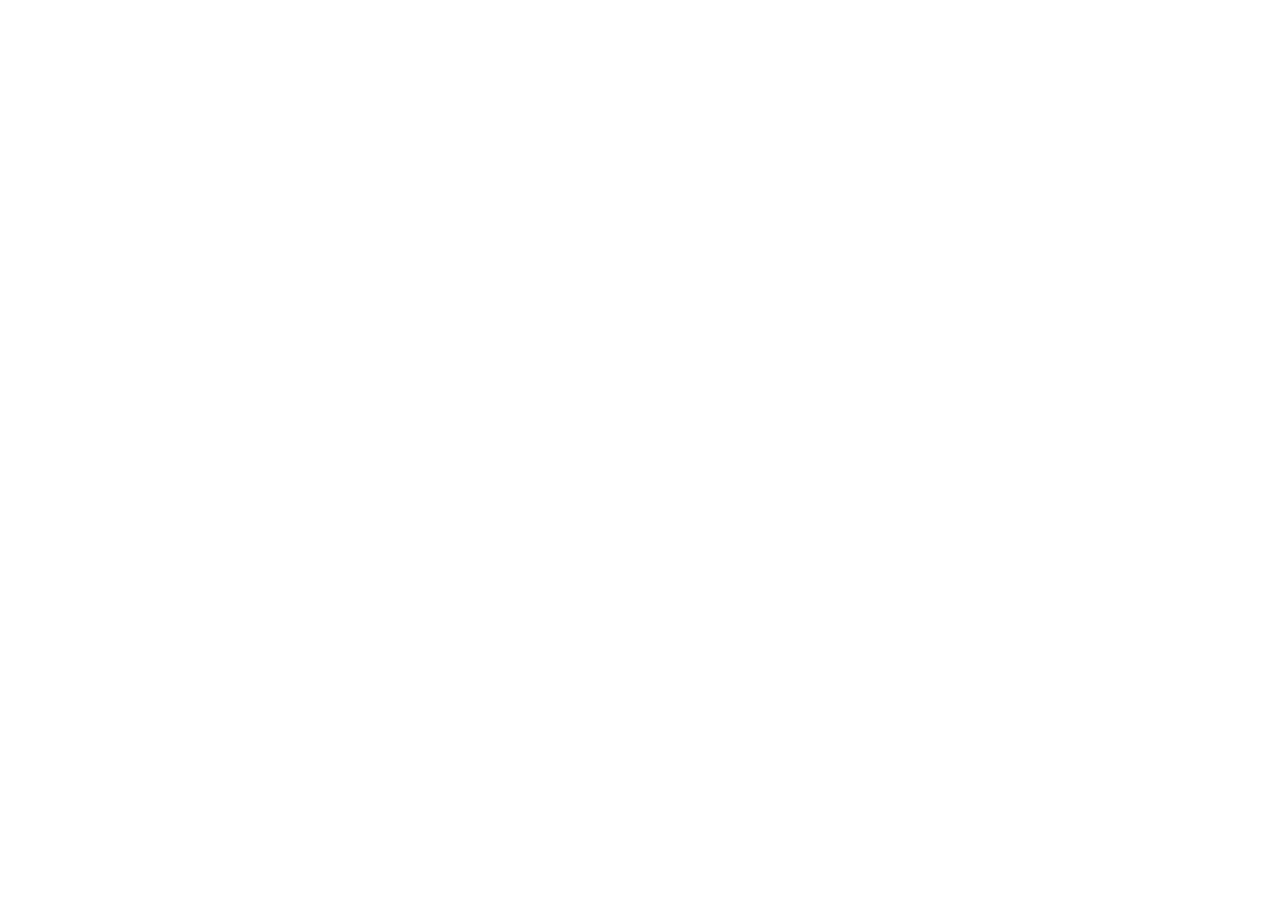
==== download/index.html @ 17d0fef8 "update site" ====
<!DOCTYPE html>
<html lang="ar" dir="rtl">
<head>
  <meta charset="UTF-8">
  <meta name="viewport" content="width=device-width, initial-scale=1.0">
  <title>تحميل أحدث إصدار | Tik Games — Download Latest Release</title>
  <link rel="canonical" href="https://tikgames.site/download">
  <meta name="description" content="تحميل أحدث إصدار رسمي من تطبيق Tik Games للكمبيوتر (Windows) لألعاب بث تيك توك لايف التفاعلية.">
  <meta name="robots" content="index, follow">
  <meta name="theme-color" content="#080a13">

  <!-- Open Graph -->
  <meta property="og:type" content="website">
  <meta property="og:url" content="https://tikgames.site/download">
  <meta property="og:site_name" content="Tik Games">
  <meta property="og:title" content="تحميل أحدث إصدار | Tik Games">
  <meta property="og:description" content="رابط التحميل المباشر لأحدث إصدار من تطبيق Tik Games لألعاب بث تيك توك لايف التفاعلية.">
  <meta property="og:image" content="https://tikgames.site/assets/logo_box.png">

  <!-- Favicon & App Icons (Official Dark Background with Royal Blue Border) -->
  <link rel="icon" type="image/svg+xml" href="../assets/logo_box.svg">
  <link rel="icon" type="image/png" sizes="192x192" href="../assets/logo_box_192.png">
  <link rel="icon" type="image/png" sizes="96x96" href="../assets/logo_box_96.png">
  <link rel="icon" type="image/png" sizes="48x48" href="../assets/logo_box_48.png">
  <link rel="apple-touch-icon" sizes="180x180" href="../assets/logo_box_180.png">
  <link rel="shortcut icon" href="../favicon.ico">

  <!-- Fonts (Apple Aesthetic: Cairo & Inter) -->
  <link rel="preconnect" href="https://fonts.googleapis.com">
  <link rel="preconnect" href="https://fonts.gstatic.com" crossorigin>
  <link href="https://fonts.googleapis.com/css2?family=Cairo:wght@400;500;600;700;800;900&family=Inter:wght@400;500;600;700;800;900&family=JetBrains+Mono:wght@500;700&display=swap" rel="stylesheet">

  <!-- Apple Frosted Glass Stylesheet -->
  <link rel="stylesheet" href="../styles.css">
</head>
<body>

  <!-- Interactive Dot Grid Canvas (Exact same background as main site) -->
  <canvas id="dotGridCanvas" class="dot-grid-canvas"></canvas>

  <!-- ========================================================================
       APPLE GLASS NAVIGATION BAR (IDENTICAL TO MAIN SITE)
       ======================================================================== -->
  <header class="site-header">
    <div class="nav-container">
      <a href="../" class="brand-wrapper">
        <img src="../assets/logo_mark.svg" alt="Tik Games" class="brand-logo-img">
        <span class="brand-title">Tik Games</span>
      </a>

      <!-- Desktop Nav -->
      <nav>
        <ul class="nav-menu">
          <li><a href="../#features" class="nav-link" data-i18n="nav_features">المميزات</a></li>
          <li><a href="../#games" class="nav-link" data-i18n="nav_games">الألعاب</a></li>
          <li><a href="../#live-demo" class="nav-link" data-i18n="nav_demo">تجربة اللعبة</a></li>
          <li><a href="../#pricing" class="nav-link" data-i18n="nav_pricing">الاشتراكات</a></li>
          <li><a href="../#contact" class="nav-link" data-i18n="nav_contact">تواصل عبر واتساب</a></li>
        </ul>
      </nav>

      <!-- Action Tools -->
      <div class="header-actions">
        <button id="soundToggleBtn" class="icon-glass-btn sound-ambient-btn muted" title="صوت الخلفية الهادئ (تشغيل/إيقاف)">
          <div class="audio-bars-wrap">
            <span class="bar"></span>
            <span class="bar"></span>
            <span class="bar"></span>
          </div>
          <span class="sound-btn-text" id="soundBtnText" data-i18n="sound_btn_lbl">صوت هادئ</span>
        </button>

        <button id="langToggleBtn" class="icon-glass-btn lang-btn" title="تبديل اللغة / Switch Language">
          <svg class="lang-globe-icon" width="16" height="16" viewBox="0 0 24 24" fill="none" stroke="currentColor" stroke-width="2" stroke-linecap="round" stroke-linejoin="round">
            <circle cx="12" cy="12" r="10"></circle>
            <line x1="2" y1="12" x2="22" y2="12"></line>
            <path d="M12 2a15.3 15.3 0 0 1 4 10 15.3 15.3 0 0 1-4 10 15.3 15.3 0 0 1-4-10 15.3 15.3 0 0 1 4-10z"></path>
          </svg>
          <span id="langLabel">English</span>
        </button>

        <a href="https://wa.me/212617892238?text=%D9%85%D8%B1%D8%AD%D8%A8%D8%A7%D8%8C%20%D8%A7%D8%B1%D9%8A%D8%AF%20%D8%B7%D9%84%D8%A8%20%D9%86%D8%B3%D8%AE%D8%A9%20Beta%20%D9%85%D9%86%20%D8%AA%D8%B7%D8%A8%D9%8A%D9%82%20Tik%20Games" data-wa-key="wa_beta" target="_blank" class="btn-whatsapp-pill">
          <span data-i18n="nav_beta_short">طلب نسخة Beta</span>
        </a>
      </div>
    </div>
  </header>

  <!-- ========================================================================
       PROFESSIONAL RELEASE DOWNLOAD PORTAL
       ======================================================================== -->
  <main class="download-page-wrap">
    <div class="download-studio-frame">
      <!-- Top Window Header Bar -->
      <div class="glass-window-bar">
        <div class="mac-traffic-lights">
          <span class="traffic-light traffic-close"></span>
          <span class="traffic-light traffic-min"></span>
          <span class="traffic-light traffic-max"></span>
        </div>
        <div class="frame-brand-label">Tik Games — Official Release Installer</div>
        <div style="width: 50px;"></div>
      </div>

      <!-- Main Card Body -->
      <div class="download-studio-body">
        <div class="download-icon-halo">
          <img src="../assets/logo_box.svg" alt="Tik Games" class="download-app-icon">
        </div>

        <div class="download-status-pill">
          <span class="live-dot"></span>
          <span id="dlStatusPill">إصدار رسمي موثّق • Tik Games</span>
        </div>

        <h1 id="dlTitle" class="download-title">جاري تجهيز أحدث إصدار...</h1>
        <p id="dlSubtitle" class="download-subtitle">
          يتم الآن جلب رابط التحميل المباشر من الخوادم الرسمية.
        </p>

        <div id="dlSpinner" class="download-spinner"></div>

        <!-- 3-Tile Structured Stats -->
        <div class="download-stats-grid">
          <div class="download-stat-tile">
            <span class="download-stat-label" id="lblVer">الإصدار الحالي</span>
            <span class="download-stat-value" id="dlVersionPill">—</span>
          </div>
          <div class="download-stat-tile">
            <span class="download-stat-label" id="lblSize">حجم الملف</span>
            <span class="download-stat-value" id="dlSizePill">—</span>
          </div>
          <div class="download-stat-tile">
            <span class="download-stat-label" id="lblPlatform">النظام المدعوم</span>
            <span class="download-stat-value" id="dlPlatformVal">Windows 10/11</span>
          </div>
        </div>

        <!-- Monospace Filename Bar -->
        <div class="download-file-bar">
          <span class="download-file-name" id="dlFilePill">TikGames_Setup.exe</span>
          <span class="download-source-tag" id="dlSourceTag">Official Installer</span>
        </div>

        <!-- Primary & Secondary Action Buttons -->
        <div class="download-actions-row">
          <a id="dlDirectBtn" href="https://github.com/youssef-out/TikGames_site/releases/latest" class="btn-whatsapp-pill btn-hero-large">
            <svg width="20" height="20" viewBox="0 0 24 24" fill="none" stroke="currentColor" stroke-width="2.2">
              <path d="M21 15v4a2 2 0 0 1-2 2H5a2 2 0 0 1-2-2v-4"/>
              <polyline points="7 10 12 15 17 10"/>
              <line x1="12" y1="15" x2="12" y2="3"/>
            </svg>
            <span id="dlBtnLabel">اضغط هنا للتحميل المباشر</span>
          </a>

          <a href="../" id="dlBackBtn" class="btn-download-pill btn-hero-large">
            <svg width="18" height="18" viewBox="0 0 24 24" fill="none" stroke="currentColor" stroke-width="2.2">
              <path d="M3 9l9-7 9 7v11a2 2 0 0 1-2 2H5a2 2 0 0 1-2-2z"/>
              <polyline points="9 22 9 12 15 12 15 22"/>
            </svg>
            <span id="dlBackLabel">العودة إلى الرئيسية</span>
          </a>
        </div>
      </div>
    </div>

    <!-- Quick 3-Step Installation Strip -->
    <div class="download-steps-grid">
      <div class="download-step-card">
        <span class="download-step-num">01</span>
        <h3 class="download-step-title" id="step1Title">تشغيل المثبّت</h3>
        <p class="download-step-desc" id="step1Desc">افتح ملف التثبيت بعد اكتمال التحميل وسيتم إعداد البرنامج تلقائياً.</p>
      </div>
      <div class="download-step-card">
        <span class="download-step-num">02</span>
        <h3 class="download-step-title" id="step2Title">تفعيل الحساب</h3>
        <p class="download-step-desc" id="step2Desc">أدخل كود التفعيل الخاص بك أو تواصل معنا للحصول على ترخيص المؤثرين المجاني.</p>
      </div>
      <div class="download-step-card">
        <span class="download-step-num">03</span>
        <h3 class="download-step-title" id="step3Title">بدء البث التفاعلي</h3>
        <p class="download-step-desc" id="step3Desc">اكتب اسم حسابك (@username) وانطلق فوراً في بث تفاعلي مباشر مع الهدايا.</p>
      </div>
    </div>

    <!-- Dynamic Release Notes Card (shown when available) -->
    <div id="dlChangelogCard" class="download-changelog-card" style="display: none;">
      <div class="download-changelog-title">
        <svg width="16" height="16" viewBox="0 0 24 24" fill="none" stroke="#3b82f6" stroke-width="2.4">
          <polyline points="20 6 9 17 4 12"></polyline>
        </svg>
        <span id="dlChangelogTitle">ما الجديد في هذا الإصدار</span>
      </div>
      <ul id="dlChangelogList" class="download-changelog-list"></ul>
    </div>
  </main>

  <!-- ========================================================================
       APPLE MINIMALIST FOOTER (IDENTICAL TO MAIN SITE)
       ======================================================================== -->
  <footer class="site-footer">
    <div class="footer-content">
      <div class="footer-brand">
        <img src="../assets/logo_mark.svg" alt="Tik Games">
        <span>Tik Games</span>
      </div>

      <div>
        <span id="footerCopy">© 2026 Tik Games. جميع الحقوق محفوظة.</span>
      </div>

      <div>
        <a href="https://wa.me/212617892238" target="_blank" style="color: var(--accent-top); text-decoration: none; font-weight: 600;">
          <span data-i18n="footer_whatsapp">واتساب: +212617892238</span>
        </a>
      </div>
    </div>
  </footer>

  <!-- Main Site Interactive Engine (Dot Grid + Audio + Bilingual Switcher) -->
  <script src="../app.js"></script>

  <!-- Latest Release Resolver & Dynamic UI Controller -->
  <script>
    (function () {
      const REPO = 'youssef-out/TikGames_site';
      const API_URL = `https://api.github.com/repos/${REPO}/releases/latest`;
      const FALLBACK_PAGE = `https://github.com/${REPO}/releases/latest`;

      let currentState = 'loading'; // 'loading' | 'ready' | 'fallback'
      let resolvedUrl = FALLBACK_PAGE;
      let downloadTriggered = false;

      const i18nCopy = {
        ar: {
          statusPill: 'إصدار رسمي موثّق • Tik Games',
          loadingTitle: 'جاري تجهيز أحدث إصدار...',
          loadingSub: 'يتم الآن تجهيز رابط التحميل المباشر لنسختك الرسمية.',
          readyTitle: 'بدأ تحميل أحدث إصدار!',
          readySub: 'إذا لم يبدأ التحميل تلقائياً خلال ثوانٍ، اضغط على زر التحميل المباشر أدناه.',
          fallbackTitle: 'أحدث إصدار جاهز للتحميل',
          fallbackSub: 'اضغط على الزر أدناه لبدء تحميل أحدث إصدار.',
          sourceTag: 'مثبّت رسمي',
          lblVer: 'الإصدار الحالي',
          lblSize: 'حجم الملف',
          lblPlatform: 'النظام المدعوم',
          btnDirect: 'اضغط هنا للتحميل المباشر',
          btnBack: 'العودة إلى الرئيسية',
          step1Title: 'تشغيل المثبّت',
          step1Desc: 'افتح ملف التثبيت بعد اكتمال التحميل وسيتم إعداد البرنامج تلقائياً.',
          step2Title: 'تفعيل الحساب',
          step2Desc: 'أدخل كود التفعيل الخاص بك أو تواصل معنا للحصول على ترخيص المؤثرين المجاني.',
          step3Title: 'بدء البث التفاعلي',
          step3Desc: 'اكتب اسم حسابك (@username) وانطلق فوراً في بث تفاعلي مباشر مع الهدايا.',
          changelogTitle: 'ما الجديد في هذا الإصدار',
          footerCopy: '© 2026 Tik Games. جميع الحقوق محفوظة.'
        },
        en: {
          statusPill: 'Verified Official Release • Tik Games',
          loadingTitle: 'Fetching latest release...',
          loadingSub: 'Preparing your direct download for the newest official installer.',
          readyTitle: 'Your Download Has Started!',
          readySub: 'If your download does not start automatically within a few seconds, use the direct button below.',
          fallbackTitle: 'Latest Release Ready',
          fallbackSub: 'Click the button below to download the latest official installer.',
          sourceTag: 'Official Installer',
          lblVer: 'Latest Version',
          lblSize: 'File Size',
          lblPlatform: 'Platform',
          btnDirect: 'Download Installer Now',
          btnBack: 'Back to Home',
          step1Title: 'Run the Installer',
          step1Desc: 'Open the setup file once downloaded to install Tik Games in seconds.',
          step2Title: 'Activate License',
          step2Desc: 'Enter your license key or contact us for a free creator & influencer pass.',
          step3Title: 'Go Live & Play',
          step3Desc: 'Enter your TikTok @username and launch interactive gift-driven stream games.',
          changelogTitle: "What's New in This Release",
          footerCopy: '© 2026 Tik Games. All rights reserved.'
        }
      };

      function getLang() {
        return localStorage.getItem('tik_games_lang') === 'en' ? 'en' : 'ar';
      }

      function renderLanguageText() {
        const lang = getLang();
        const c = i18nCopy[lang];

        document.getElementById('dlStatusPill').textContent = c.statusPill;
        document.getElementById('dlSourceTag').textContent = c.sourceTag;
        document.getElementById('lblVer').textContent = c.lblVer;
        document.getElementById('lblSize').textContent = c.lblSize;
        document.getElementById('lblPlatform').textContent = c.lblPlatform;
        document.getElementById('dlBtnLabel').textContent = c.btnDirect;
        document.getElementById('dlBackLabel').textContent = c.btnBack;
        document.getElementById('step1Title').textContent = c.step1Title;
        document.getElementById('step1Desc').textContent = c.step1Desc;
        document.getElementById('step2Title').textContent = c.step2Title;
        document.getElementById('step2Desc').textContent = c.step2Desc;
        document.getElementById('step3Title').textContent = c.step3Title;
        document.getElementById('step3Desc').textContent = c.step3Desc;
        document.getElementById('dlChangelogTitle').textContent = c.changelogTitle;
        document.getElementById('footerCopy').textContent = c.footerCopy;

        const titleEl = document.getElementById('dlTitle');
        const subEl = document.getElementById('dlSubtitle');
        if (currentState === 'loading') {
          titleEl.textContent = c.loadingTitle;
          subEl.textContent = c.loadingSub;
        } else if (currentState === 'ready') {
          titleEl.textContent = c.readyTitle;
          subEl.textContent = c.readySub;
        } else {
          titleEl.textContent = c.fallbackTitle;
          subEl.textContent = c.fallbackSub;
        }
      }

      window.addEventListener('tikgames:langchange', renderLanguageText);
      renderLanguageText();

      function renderChangelog(items) {
        if (!Array.isArray(items) || items.length === 0) return;
        const card = document.getElementById('dlChangelogCard');
        const list = document.getElementById('dlChangelogList');
        list.innerHTML = '';
        items.forEach(line => {
          const clean = String(line).replace(/^[-*•]\s*/, '').trim();
          if (!clean) return;
          const li = document.createElement('li');
          li.textContent = clean;
          list.appendChild(li);
        });
        if (list.children.length > 0) {
          card.style.display = 'block';
        }
      }

      function applyRelease(url, version, fileName, sizeBytes, notes) {
        resolvedUrl = url;
        currentState = 'ready';
        document.getElementById('dlSpinner').classList.add('done');
        document.getElementById('dlDirectBtn').href = url;
        document.getElementById('dlVersionPill').textContent = version || 'Latest';
        document.getElementById('dlFilePill').textContent = fileName || 'TikGames_Setup.exe';
        document.getElementById('dlSizePill').textContent = sizeBytes
          ? `${(sizeBytes / (1024 * 1024)).toFixed(1)} MB`
          : 'Windows x64';

        renderLanguageText();
        if (notes) renderChangelog(notes);

        if (!downloadTriggered) {
          downloadTriggered = true;
          setTimeout(() => {
            window.location.href = url;
          }, 400);
        }
      }

      async function resolveLatest() {
        let changelogItems = null;

        // Also fetch version.json in background for localized/clean changelog notes
        const verPromise = fetch(`../version.json?t=${Date.now()}`, { cache: 'no-store' })
          .then(r => (r.ok ? r.json() : null))
          .catch(() => null);

        try {
          const [ghRes, verData] = await Promise.all([
            fetch(API_URL, {
              headers: { 'Accept': 'application/vnd.github+json' },
              cache: 'no-store'
            }).catch(() => null),
            verPromise
          ]);

          if (verData && Array.isArray(verData.changelog)) {
            changelogItems = verData.changelog;
          }

          if (ghRes && ghRes.ok) {
            const data = await ghRes.json();
            const assets = Array.isArray(data.assets) ? data.assets : [];
            const exeAsset =
              assets.find(a => /\.exe$/i.test(a.name)) ||
              assets.find(a => /\.(msi|zip)$/i.test(a.name)) ||
              assets[0];

            const notesFromBody = data.body
              ? data.body.split(/\r?\n/).filter(l => l.trim().length > 0)
              : null;

            if (exeAsset && exeAsset.browser_download_url) {
              applyRelease(
                exeAsset.browser_download_url,
                data.tag_name,
                exeAsset.name,
                exeAsset.size,
                notesFromBody && notesFromBody.length ? notesFromBody : changelogItems
              );
              return;
            }
          }

          if (verData && verData.download_url) {
            const ver = verData.latest_version || verData.version || '';
            const formattedVer = ver && !ver.startsWith('v') ? `v${ver}` : ver;
            const nameFromUrl = verData.download_url.split('/').pop();
            applyRelease(verData.download_url, formattedVer, nameFromUrl, null, changelogItems);
            return;
          }
        } catch (_) {}

        currentState = 'fallback';
        document.getElementById('dlSpinner').classList.add('done');
        document.getElementById('dlDirectBtn').href = FALLBACK_PAGE;
        renderLanguageText();
      }

      resolveLatest();
    })();
  </script>
</body>
</html>
---- styles.css ----
/* ==========================================================================
   TIK GAMES — APPLE FROSTED GLASS & BLUR STYLESHEET (NO GREEN, ZERO BORDER LOGO)
   Palette: Deep #07090e base, Electric & Royal Blue (#3b82f6, #5496ff, #2563eb),
   Pure White (#ffffff), Apple Frosted Glass. Strictly App-Native Colors.
   ========================================================================== */

:root {
  /* Typography */
  --font-arabic: 'Cairo', -apple-system, BlinkMacSystemFont, "Segoe UI", Roboto, sans-serif;
  --font-latin: 'Inter', -apple-system, BlinkMacSystemFont, "Segoe UI", Roboto, sans-serif;
  --font-mono: 'JetBrains Mono', monospace;

  /* App Native Colors (Identical to Tik Games desktop core) */
  --bg-base: #07090e;
  --bg-surface: rgba(14, 18, 28, 0.65);
  --bg-surface-elevated: rgba(20, 26, 40, 0.72);
  --bg-surface-hover: rgba(28, 36, 56, 0.85);

  /* Apple Frosted Glass */
  --glass-panel: linear-gradient(180deg, rgba(255, 255, 255, 0.065) 0%, rgba(255, 255, 255, 0.025) 100%);
  --glass-panel-hover: linear-gradient(180deg, rgba(255, 255, 255, 0.095) 0%, rgba(255, 255, 255, 0.038) 100%);
  --glass-blur: blur(28px) saturate(180%);
  --glass-blur-heavy: blur(40px) saturate(190%);

  /* Borders & Specular Apple Reflections */
  --border-glass: rgba(255, 255, 255, 0.09);
  --border-glass-strong: rgba(255, 255, 255, 0.16);
  --border-glass-subtle: rgba(255, 255, 255, 0.05);
  --specular-inset: inset 0 1px 0 rgba(255, 255, 255, 0.12);
  --specular-inset-strong: inset 0 1px 0 rgba(255, 255, 255, 0.22);

  /* Accents - Strictly Royal Blue & White Glass (NO LIGHT BLUE / NO CYAN) */
  --accent: #3b82f6;
  --accent-top: #5496ff;
  --accent-bottom: #2563eb;
  --accent-glow: rgba(59, 130, 246, 0.38);
  --accent-soft: rgba(59, 130, 246, 0.14);
  --accent-cyan: #3b82f6;
  --accent-cyan-glow: rgba(59, 130, 246, 0.4);

  /* Text System */
  --text-primary: #f4f7fb;
  --text-secondary: rgba(226, 232, 240, 0.72);
  --text-muted: rgba(148, 163, 184, 0.62);

  /* Radii */
  --radius-xs: 8px;
  --radius-sm: 12px;
  --radius-md: 18px;
  --radius-lg: 24px;
  --radius-xl: 32px;
  --radius-pill: 999px;

  /* Spring Curves */
  --ease-apple: cubic-bezier(0.16, 1, 0.3, 1);
}

/* Reset & Base */
*, *::before, *::after {
  box-sizing: border-box;
  margin: 0;
  padding: 0;
}

html {
  scroll-behavior: smooth;
  font-size: 15.5px;
  background-color: var(--bg-base);
  color: var(--text-primary);
}

body {
  font-family: var(--font-arabic);
  min-height: 100vh;
  line-height: 1.6;
  background-color: var(--bg-base);
  background-image:
    radial-gradient(62% 48% at 50% -6%, rgba(76, 130, 247, 0.18) 0%, rgba(76, 130, 247, 0.04) 48%, transparent 78%),
    radial-gradient(44% 40% at 88% 96%, rgba(99, 102, 241, 0.10) 0%, transparent 72%),
    radial-gradient(38% 36% at 10% 90%, rgba(59, 130, 246, 0.08) 0%, transparent 70%);
  background-attachment: fixed;
  color: var(--text-primary);
  overflow-x: hidden;
  -webkit-font-smoothing: antialiased;
}

body.lang-en {
  font-family: var(--font-latin);
}

/* Scrollbar */
::-webkit-scrollbar { width: 7px; height: 7px; }
::-webkit-scrollbar-track { background: transparent; }
::-webkit-scrollbar-thumb { background: rgba(255, 255, 255, 0.12); border-radius: var(--radius-pill); }
::-webkit-scrollbar-thumb:hover { background: rgba(255, 255, 255, 0.22); }

/* --------------------------------------------------------------------------
   INTERACTIVE CANVAS DOT GRID (APPLE MATRIX WITH MOUSE REACTIVITY)
   -------------------------------------------------------------------------- */
.dot-grid-canvas {
  position: fixed;
  top: 0;
  left: 0;
  width: 100vw;
  height: 100vh;
  pointer-events: none;
  z-index: 0;
}

.site-header,
.hero-wrapper,
.section-container,
.site-footer {
  position: relative;
  z-index: 1;
}

/* --------------------------------------------------------------------------
   APPLE GLASS NAVIGATION BAR
   -------------------------------------------------------------------------- */
.site-header {
  position: sticky;
  top: 0;
  z-index: 100;
  background: rgba(10, 13, 20, 0.68);
  backdrop-filter: var(--glass-blur);
  -webkit-backdrop-filter: var(--glass-blur);
  border-bottom: 1px solid var(--border-glass);
  box-shadow: 0 4px 30px rgba(0, 0, 0, 0.4), var(--specular-inset);
  transition: all 0.3s ease;
}

.nav-container {
  max-width: 1220px;
  margin: 0 auto;
  padding: 12px 24px;
  display: flex;
  align-items: center;
  justify-content: space-between;
}

.brand-wrapper {
  display: flex;
  align-items: center;
  gap: 12px;
  text-decoration: none;
  color: inherit;
}

/* NO FRAME / NO BORDER LOGO */
.brand-logo-img {
  width: 32px;
  height: 32px;
  border-radius: 0;
  border: none;
  box-shadow: none;
  background: transparent;
  object-fit: contain;
  transition: transform 0.25s var(--ease-apple);
}

.brand-wrapper:hover .brand-logo-img {
  transform: scale(1.08);
}

.brand-title {
  font-size: 1.25rem;
  font-weight: 800;
  letter-spacing: -0.3px;
  color: #ffffff;
}

.nav-menu {
  display: flex;
  align-items: center;
  gap: 24px;
  list-style: none;
}

.nav-link {
  text-decoration: none;
  color: var(--text-secondary);
  font-size: 0.92rem;
  font-weight: 600;
  transition: color 0.2s ease;
}

.nav-link:hover {
  color: #ffffff;
}

.header-actions {
  display: flex;
  align-items: center;
  gap: 12px;
}

/* Glass Buttons */
/* Glass Buttons Base */
.icon-glass-btn {
  background: var(--bg-surface);
  border: 1px solid var(--border-glass);
  color: var(--text-secondary);
  height: 38px;
  border-radius: var(--radius-sm);
  display: inline-flex;
  align-items: center;
  justify-content: center;
  cursor: pointer;
  box-shadow: var(--specular-inset);
  backdrop-filter: blur(16px);
  -webkit-backdrop-filter: blur(16px);
  transition: all 0.2s var(--ease-apple);
}


.icon-glass-btn:hover {
  background: var(--bg-surface-elevated);
  border-color: var(--border-glass-strong);
  color: #ffffff;
  transform: translateY(-1px);
}

/* Ambient Sound Toggle Button */
.sound-ambient-btn {
  width: auto;
  padding: 0 14px;
  gap: 8px;
  font-size: 0.82rem;
  font-weight: 700;
  display: inline-flex;
  align-items: center;
}

.audio-bars-wrap {
  display: flex;
  align-items: center;
  gap: 2.5px;
  height: 14px;
}

.audio-bars-wrap .bar {
  width: 2.5px;
  height: 6px;
  background-color: rgba(255, 255, 255, 0.75);
  border-radius: 99px;
  transition: all 0.3s ease;
}

.sound-ambient-btn.playing .audio-bars-wrap .bar {
  background-color: #ffffff;
  animation: barBounce 1.4s infinite ease-in-out alternate;
}

.sound-ambient-btn.playing .bar:nth-child(1) { animation-delay: 0.1s; height: 12px; }
.sound-ambient-btn.playing .bar:nth-child(2) { animation-delay: 0.35s; height: 15px; }
.sound-ambient-btn.playing .bar:nth-child(3) { animation-delay: 0.2s; height: 9px; }

@keyframes barBounce {
  0% { transform: scaleY(0.4); }
  50% { transform: scaleY(1.1); }
  100% { transform: scaleY(0.5); }
}

.sound-ambient-btn.muted .audio-bars-wrap .bar {
  height: 3px;
  opacity: 0.45;
  animation: none;
}

.sound-btn-text {
  font-size: 0.82rem;
  color: var(--text-secondary);
}

.sound-ambient-btn.playing .sound-btn-text {
  color: #ffffff;
}

.sound-ambient-btn:hover .audio-bars-wrap .bar,
.sound-ambient-btn:active .audio-bars-wrap .bar {
  background-color: #ffffff;
}

.sound-ambient-btn:hover .sound-btn-text,
.sound-ambient-btn:active .sound-btn-text {
  color: #ffffff;
}

.lang-btn {
  width: auto;
  padding: 0 14px;
  gap: 8px;
  font-size: 0.84rem;
  font-weight: 700;
  display: inline-flex;
  align-items: center;
  outline: none;
}

.lang-btn:focus,
.lang-btn:active {
  outline: none;
  box-shadow: none;
}

.lang-globe-icon {
  width: 16px;
  height: 16px;
  color: #ffffff;
  stroke: #ffffff;
  flex-shrink: 0;
  transition: opacity 0.2s ease;
  transform: none !important;
}

.lang-btn:hover,
.lang-btn:active,
.lang-btn:focus {
  color: #ffffff;
}

.lang-btn:hover .lang-globe-icon,
.lang-btn:active .lang-globe-icon,
.lang-btn:focus .lang-globe-icon {
  color: #ffffff;
  stroke: #ffffff;
}

/* Apple Primary Pill Button (Electric Blue) */
.btn-apple-primary {
  display: inline-flex;
  align-items: center;
  gap: 8px;
  padding: 9px 20px;
  border-radius: var(--radius-pill);
  background: linear-gradient(180deg, var(--accent-top) 0%, var(--accent-bottom) 100%);
  color: #ffffff;
  font-weight: 700;
  font-size: 0.88rem;
  text-decoration: none;
  border: 1px solid rgba(255, 255, 255, 0.2);
  box-shadow: 0 4px 16px var(--accent-glow), var(--specular-inset-strong);
  cursor: pointer;
  transition: all 0.25s var(--ease-apple);
}

.btn-apple-primary:hover {
  transform: translateY(-2px) scale(1.02);
  box-shadow: 0 8px 24px var(--accent-glow), var(--specular-inset-strong);
}

/* WhatsApp Pill Button (Electric Blue & Icy Cyan Glow - Zero Green) */
.btn-whatsapp-pill {
  display: inline-flex;
  align-items: center;
  gap: 8px;
  padding: 9px 20px;
  border-radius: var(--radius-pill);
  background: linear-gradient(180deg, #3b82f6 0%, #1d4ed8 100%);
  color: #ffffff;
  font-weight: 700;
  font-size: 0.88rem;
  text-decoration: none;
  border: 1px solid rgba(255, 255, 255, 0.25);
  box-shadow: 0 4px 18px var(--accent-glow), var(--specular-inset-strong);
  cursor: pointer;
  transition: all 0.25s var(--ease-apple);
}

.btn-whatsapp-pill:hover {
  background: linear-gradient(180deg, #5496ff 0%, #2563eb 100%);
  transform: translateY(-2px) scale(1.02);
  box-shadow: 0 8px 28px rgba(59, 130, 246, 0.5), var(--specular-inset-strong);
}

/* Disabled Soon Pill */
.btn-soon-pill {
  display: inline-flex;
  align-items: center;
  gap: 8px;
  padding: 9px 18px;
  border-radius: var(--radius-pill);
  background: rgba(255, 255, 255, 0.05);
  border: 1px solid var(--border-glass);
  color: var(--text-muted);
  font-size: 0.88rem;
  font-weight: 700;
  text-decoration: none;
  cursor: not-allowed;
  user-select: none;
  opacity: 0.72;
  box-shadow: var(--specular-inset);
}

.tag-soon-badge {
  background: rgba(59, 130, 246, 0.2);
  color: var(--accent-top);
  font-size: 0.7rem;
  font-weight: 800;
  padding: 2px 7px;
  border-radius: var(--radius-pill);
  letter-spacing: 0.5px;
  text-transform: uppercase;
}

/* Active Latest Release Download Pill (Apple Frosted Glass + Royal Blue Accent) */
.btn-download-pill {
  display: inline-flex;
  align-items: center;
  gap: 10px;
  padding: 9px 18px;
  border-radius: var(--radius-pill);
  background: rgba(255, 255, 255, 0.08);
  backdrop-filter: var(--glass-blur);
  -webkit-backdrop-filter: var(--glass-blur);
  border: 1px solid rgba(59, 130, 246, 0.45);
  color: #ffffff;
  font-size: 0.88rem;
  font-weight: 700;
  text-decoration: none;
  cursor: pointer;
  box-shadow: 0 4px 18px rgba(59, 130, 246, 0.18), var(--specular-inset);
  transition: all 0.25s var(--ease-apple);
}

.btn-download-pill:hover {
  background: rgba(59, 130, 246, 0.18);
  border-color: rgba(96, 165, 250, 0.85);
  transform: translateY(-2px) scale(1.02);
  box-shadow: 0 8px 28px rgba(59, 130, 246, 0.35), var(--specular-inset-strong);
}

.tag-version-badge {
  background: rgba(59, 130, 246, 0.25);
  border: 1px solid rgba(59, 130, 246, 0.45);
  color: #93c5fd;
  font-family: 'JetBrains Mono', monospace;
  font-size: 0.72rem;
  font-weight: 700;
  padding: 2px 8px;
  border-radius: var(--radius-pill);
  letter-spacing: 0.4px;
}

/* Dedicated /download Portal (Matches Main Site Apple Glass Architecture) */
.download-page-wrap {
  position: relative;
  z-index: 1;
  max-width: 920px;
  min-height: calc(100vh - 155px);
  margin: 0 auto;
  padding: 2.8rem 24px 4rem;
  display: flex;
  flex-direction: column;
  align-items: center;
  justify-content: center;
  gap: 1.5rem;
}

.download-studio-frame {
  width: 100%;
  background: var(--glass-panel);
  backdrop-filter: var(--glass-blur);
  -webkit-backdrop-filter: var(--glass-blur);
  border: 1px solid var(--border-glass-strong);
  border-radius: var(--radius-xl);
  overflow: hidden;
  box-shadow:
    0 32px 80px rgba(0, 0, 0, 0.58),
    0 0 60px rgba(59, 130, 246, 0.14),
    var(--specular-inset-strong);
}

.download-studio-body {
  padding: 2.4rem 2.2rem 2.2rem;
  text-align: center;
}

.download-icon-halo {
  position: relative;
  width: 92px;
  height: 92px;
  margin: 0 auto 1.25rem;
  display: flex;
  align-items: center;
  justify-content: center;
}

.download-icon-halo::before {
  content: '';
  position: absolute;
  inset: -14px;
  border-radius: 50%;
  background: radial-gradient(circle, rgba(59, 130, 246, 0.32) 0%, transparent 70%);
  pointer-events: none;
}

.download-app-icon {
  position: relative;
  width: 84px;
  height: 84px;
  border-radius: 20px;
  filter: drop-shadow(0 12px 28px rgba(59, 130, 246, 0.35));
}

.download-status-pill {
  display: inline-flex;
  align-items: center;
  gap: 8px;
  padding: 5px 14px;
  border-radius: var(--radius-pill);
  background: rgba(59, 130, 246, 0.14);
  border: 1px solid rgba(59, 130, 246, 0.34);
  color: #93c5fd;
  font-size: 0.8rem;
  font-weight: 700;
  margin-bottom: 1rem;
}

.download-title {
  font-size: clamp(1.65rem, 3.2vw, 2.25rem);
  font-weight: 900;
  color: #ffffff;
  letter-spacing: -0.02em;
  margin-bottom: 0.5rem;
}

.download-subtitle {
  font-size: 0.98rem;
  color: var(--text-secondary);
  max-width: 540px;
  margin: 0 auto 1.5rem;
  line-height: 1.65;
}

.download-spinner {
  width: 26px;
  height: 26px;
  margin: 0 auto 1.25rem;
  border-radius: 50%;
  border: 3px solid rgba(59, 130, 246, 0.2);
  border-top-color: #3b82f6;
  animation: tgSpin 0.8s linear infinite;
}

.download-spinner.done {
  display: none;
}

@keyframes tgSpin {
  to { transform: rotate(360deg); }
}

.download-stats-grid {
  display: grid;
  grid-template-columns: repeat(3, 1fr);
  gap: 12px;
  margin: 1.5rem 0 1rem;
}

.download-stat-tile {
  background: rgba(255, 255, 255, 0.04);
  border: 1px solid var(--border-glass);
  border-radius: var(--radius-md);
  padding: 14px 12px;
  text-align: center;
  box-shadow: var(--specular-inset);
}

.download-stat-label {
  display: block;
  font-size: 0.76rem;
  font-weight: 600;
  color: var(--text-muted);
  margin-bottom: 4px;
}

.download-stat-value {
  display: block;
  font-family: var(--font-mono);
  font-size: 0.98rem;
  font-weight: 700;
  color: #ffffff;
  direction: ltr;
  unicode-bidi: isolate;
}

.download-file-bar {
  display: flex;
  align-items: center;
  justify-content: space-between;
  gap: 12px;
  padding: 11px 16px;
  border-radius: var(--radius-sm);
  background: rgba(7, 9, 14, 0.65);
  border: 1px solid var(--border-glass);
  margin-bottom: 1.75rem;
  direction: ltr;
}

.download-file-name {
  font-family: var(--font-mono);
  font-size: 0.84rem;
  font-weight: 600;
  color: #e2e8f0;
  overflow: hidden;
  text-overflow: ellipsis;
  white-space: nowrap;
}

.download-source-tag {
  font-family: var(--font-mono);
  font-size: 0.72rem;
  font-weight: 700;
  color: #93c5fd;
  background: rgba(59, 130, 246, 0.16);
  border: 1px solid rgba(59, 130, 246, 0.32);
  padding: 3px 9px;
  border-radius: var(--radius-pill);
  flex-shrink: 0;
}

.download-actions-row {
  display: flex;
  align-items: center;
  justify-content: center;
  gap: 12px;
  flex-wrap: wrap;
}

.download-actions-row .btn-whatsapp-pill,
.download-actions-row .btn-download-pill {
  min-width: 220px;
  justify-content: center;
}

.download-steps-grid {
  width: 100%;
  display: grid;
  grid-template-columns: repeat(3, 1fr);
  gap: 14px;
}

.download-step-card {
  background: var(--glass-panel);
  backdrop-filter: var(--glass-blur);
  -webkit-backdrop-filter: var(--glass-blur);
  border: 1px solid var(--border-glass);
  border-radius: var(--radius-lg);
  padding: 1.25rem 1.2rem;
  box-shadow: var(--specular-inset);
}

.download-step-num {
  display: inline-flex;
  align-items: center;
  justify-content: center;
  width: 28px;
  height: 28px;
  border-radius: 50%;
  background: rgba(59, 130, 246, 0.18);
  border: 1px solid rgba(59, 130, 246, 0.4);
  color: var(--accent-top);
  font-family: var(--font-mono);
  font-size: 0.78rem;
  font-weight: 800;
  margin-bottom: 0.65rem;
}

.download-step-title {
  font-size: 0.96rem;
  font-weight: 800;
  color: #ffffff;
  margin-bottom: 0.3rem;
}

.download-step-desc {
  font-size: 0.84rem;
  color: var(--text-secondary);
  line-height: 1.55;
}

.download-changelog-card {
  width: 100%;
  background: var(--glass-panel);
  backdrop-filter: var(--glass-blur);
  -webkit-backdrop-filter: var(--glass-blur);
  border: 1px solid var(--border-glass);
  border-radius: var(--radius-lg);
  padding: 1.35rem 1.5rem;
  box-shadow: var(--specular-inset);
}

.download-changelog-title {
  font-size: 0.95rem;
  font-weight: 800;
  color: #ffffff;
  margin-bottom: 0.75rem;
  display: flex;
  align-items: center;
  gap: 8px;
}

.download-changelog-list {
  list-style: none;
  display: flex;
  flex-direction: column;
  gap: 8px;
}

.download-changelog-list li {
  font-size: 0.86rem;
  color: var(--text-secondary);
  display: flex;
  align-items: center;
  gap: 10px;
}

.download-changelog-list li::before {
  content: '';
  width: 6px;
  height: 6px;
  border-radius: 50%;
  background: var(--accent);
  box-shadow: 0 0 8px var(--accent-glow);
  flex-shrink: 0;
}

@media (max-width: 720px) {
  .download-studio-body {
    padding: 1.75rem 1.25rem;
  }
  .download-stats-grid,
  .download-steps-grid {
    grid-template-columns: 1fr;
    gap: 10px;
  }
  .download-actions-row {
    flex-direction: column;
  }
  .download-actions-row .btn-whatsapp-pill,
  .download-actions-row .btn-download-pill {
    width: 100%;
  }
  .download-file-bar {
    flex-direction: column;
    align-items: flex-start;
  }
}

/* --------------------------------------------------------------------------
   HERO SECTION (APPLE CLEAN & REFINED)
   -------------------------------------------------------------------------- */
.hero-wrapper {
  max-width: 1220px;
  margin: 0 auto;
  padding: 4.5rem 24px 3rem;
  text-align: center;
}

.hero-capsule-badge {
  display: inline-flex;
  align-items: center;
  gap: 10px;
  padding: 6px 18px;
  border-radius: var(--radius-pill);
  background: rgba(255, 255, 255, 0.05);
  border: 1px solid var(--border-glass);
  backdrop-filter: var(--glass-blur);
  -webkit-backdrop-filter: var(--glass-blur);
  box-shadow: var(--specular-inset);
  font-size: 0.84rem;
  font-weight: 700;
  color: var(--text-primary);
  margin-bottom: 1.8rem;
}

/* Electric Blue Live Dot */
.live-dot {
  width: 8px;
  height: 8px;
  border-radius: 50%;
  background: var(--accent);
  box-shadow: 0 0 12px var(--accent-glow);
}

.hero-main-title {
  font-size: 3.6rem;
  font-weight: 900;
  line-height: 1.18;
  letter-spacing: -1.2px;
  color: #ffffff;
  margin-bottom: 1.2rem;
}

.hero-gradient-text {
  background: linear-gradient(135deg, #ffffff 30%, #5496ff 100%);
  -webkit-background-clip: text;
  -webkit-text-fill-color: transparent;
}

.hero-sub-text {
  font-size: 1.15rem;
  color: var(--text-secondary);
  max-width: 720px;
  margin: 0 auto 2.5rem;
  line-height: 1.7;
}

.hero-buttons-cluster {
  display: flex;
  justify-content: center;
  align-items: center;
  gap: 14px;
  flex-wrap: wrap;
  margin-bottom: 3.5rem;
}

.btn-hero-large {
  padding: 13px 28px;
  font-size: 1rem;
}

/* Apple Showcase Frame (Glass & Blur) */
.hero-glass-frame {
  position: relative;
  max-width: 1040px;
  margin: 0 auto;
  background: rgba(14, 18, 28, 0.65);
  backdrop-filter: var(--glass-blur-heavy);
  -webkit-backdrop-filter: var(--glass-blur-heavy);
  border: 1px solid var(--border-glass-strong);
  border-radius: var(--radius-xl);
  box-shadow: 0 30px 80px rgba(0, 0, 0, 0.75), 0 0 40px rgba(59, 130, 246, 0.12), var(--specular-inset);
  overflow: hidden;
  padding: 8px;
}

.glass-window-bar {
  direction: ltr;
  display: flex;
  align-items: center;
  justify-content: space-between;
  padding: 10px 16px;
  background: rgba(10, 13, 20, 0.5);
  border-radius: var(--radius-lg) var(--radius-lg) 0 0;
  border-bottom: 1px solid var(--border-glass);
}

.mac-traffic-lights {
  display: flex;
  gap: 8px;
}

.traffic-light {
  width: 11px;
  height: 11px;
  border-radius: 50%;
}
.traffic-close { background: #ff5f57; }
.traffic-min { background: #febc2e; }
.traffic-max { background: #3b82f6; }

.frame-brand-label {
  font-size: 0.82rem;
  font-weight: 700;
  color: var(--text-muted);
  letter-spacing: 0.5px;
}

.frame-media-container {
  position: relative;
  width: 100%;
  aspect-ratio: 16 / 9;
  background: #000;
  border-radius: 0 0 var(--radius-lg) var(--radius-lg);
  overflow: hidden;
}

.frame-video {
  width: 100%;
  height: 100%;
  object-fit: contain;
  display: block;
}

/* --------------------------------------------------------------------------
   FEATURES SECTION (APPLE BENTO GLASS GRID)
   -------------------------------------------------------------------------- */
.section-container {
  max-width: 1220px;
  margin: 0 auto;
  padding: 5rem 24px;
}

.section-headline-group {
  text-align: center;
  max-width: 720px;
  margin: 0 auto 3.5rem;
}

.section-pill-tag {
  display: inline-block;
  font-size: 0.78rem;
  font-weight: 800;
  text-transform: uppercase;
  letter-spacing: 1.5px;
  color: var(--accent-top);
  margin-bottom: 0.8rem;
}

.section-main-title {
  font-size: 2.3rem;
  font-weight: 900;
  letter-spacing: -0.6px;
  color: #ffffff;
  margin-bottom: 0.8rem;
}

.section-desc {
  font-size: 1rem;
  color: var(--text-secondary);
  line-height: 1.7;
}

/* Glass Cards */
.bento-grid {
  display: grid;
  grid-template-columns: repeat(2, 1fr);
  gap: 22px;
}

.glass-bento-card {
  background: var(--bg-surface);
  backdrop-filter: var(--glass-blur);
  -webkit-backdrop-filter: var(--glass-blur);
  border: 1px solid var(--border-glass);
  border-radius: var(--radius-lg);
  padding: 2rem;
  display: flex;
  flex-direction: column;
  box-shadow: 0 10px 30px rgba(0, 0, 0, 0.4), var(--specular-inset);
  transition: all 0.3s var(--ease-apple);
  position: relative;
  overflow: hidden;
}

.glass-bento-card:hover {
  transform: translateY(-4px);
  background: var(--bg-surface-elevated);
  border-color: var(--border-glass-strong);
  box-shadow: 0 20px 40px rgba(0, 0, 0, 0.6), 0 0 30px rgba(59, 130, 246, 0.15), var(--specular-inset-strong);
}

.bento-icon-capsule {
  width: 48px;
  height: 48px;
  border-radius: var(--radius-sm);
  background: rgba(59, 130, 246, 0.14);
  border: 1px solid rgba(59, 130, 246, 0.28);
  display: flex;
  align-items: center;
  justify-content: center;
  color: var(--accent-top);
  margin-bottom: 1.4rem;
}

.bento-card-title {
  font-size: 1.22rem;
  font-weight: 800;
  color: #ffffff;
  margin-bottom: 0.65rem;
}

.bento-card-desc {
  font-size: 0.92rem;
  color: var(--text-secondary);
  line-height: 1.65;
}

/* 5 Games Showcase Carousel / Cards */
.games-showcase-row {
  display: grid;
  grid-template-columns: repeat(auto-fit, minmax(320px, 1fr));
  gap: 20px;
  margin-top: 2rem;
}

.game-glass-card {
  background: var(--bg-surface);
  backdrop-filter: var(--glass-blur);
  -webkit-backdrop-filter: var(--glass-blur);
  border: 1px solid var(--border-glass);
  border-radius: var(--radius-lg);
  overflow: hidden;
  box-shadow: 0 10px 30px rgba(0, 0, 0, 0.4), var(--specular-inset);
  transition: all 0.3s var(--ease-apple);
  position: relative;
}

.game-glass-card.is-ready {
  border-color: rgba(59, 130, 246, 0.45);
  box-shadow: 0 10px 30px rgba(0, 0, 0, 0.4), 0 0 25px rgba(59, 130, 246, 0.18), var(--specular-inset);
}

.game-glass-card:hover {
  transform: translateY(-4px);
  border-color: var(--border-glass-strong);
}

.game-card-poster-wrap {
  position: relative;
  width: 100%;
  height: 200px;
  background: #000;
  overflow: hidden;
}

.game-card-poster {
  width: 100%;
  height: 100%;
  object-fit: cover;
  transition: transform 0.5s var(--ease-apple), filter 0.5s ease;
}

/* BLURRED POSTER FOR UNFINISHED GAMES */
.game-glass-card.is-soon .game-card-poster {
  filter: blur(12px) brightness(0.65) saturate(120%);
  transform: scale(1.1);
}

.game-soon-overlay {
  position: absolute;
  inset: 0;
  display: flex;
  flex-direction: column;
  align-items: center;
  justify-content: center;
  background: rgba(7, 9, 14, 0.35);
  backdrop-filter: blur(3px);
  -webkit-backdrop-filter: blur(3px);
  z-index: 3;
  pointer-events: none;
}

.game-soon-badge-pill {
  display: inline-flex;
  align-items: center;
  gap: 7px;
  padding: 7px 18px;
  border-radius: var(--radius-pill);
  background: rgba(14, 18, 28, 0.88);
  border: 1px solid rgba(59, 130, 246, 0.5);
  color: #ffffff;
  font-size: 0.82rem;
  font-weight: 800;
  letter-spacing: 0.8px;
  box-shadow: 0 4px 20px rgba(0, 0, 0, 0.6), 0 0 15px rgba(59, 130, 246, 0.35), var(--specular-inset);
  text-transform: uppercase;
}

.game-ready-badge-pill {
  position: absolute;
  top: 12px;
  right: 12px;
  background: rgba(59, 130, 246, 0.22);
  border: 1px solid var(--accent);
  color: #ffffff;
  font-size: 0.72rem;
  font-weight: 800;
  padding: 3px 10px;
  border-radius: var(--radius-pill);
  backdrop-filter: blur(10px);
  z-index: 4;
}

[dir="rtl"] .game-ready-badge-pill {
  right: auto;
  left: 12px;
}

.game-glass-card.is-ready:hover .game-card-poster {
  transform: scale(1.06);
}

.game-type-pill {
  position: absolute;
  top: 12px;
  left: 12px;
  background: rgba(10, 13, 20, 0.75);
  backdrop-filter: blur(12px);
  -webkit-backdrop-filter: blur(12px);
  border: 1px solid var(--border-glass);
  color: #fff;
  font-size: 0.75rem;
  font-weight: 700;
  padding: 3px 10px;
  border-radius: var(--radius-pill);
  z-index: 2;
}

[dir="rtl"] .game-type-pill {
  left: auto;
  right: 12px;
}

.game-card-body {
  padding: 1.4rem;
}

.game-card-title {
  font-size: 1.15rem;
  font-weight: 800;
  color: #fff;
  margin-bottom: 0.4rem;
}

.game-card-text {
  font-size: 0.88rem;
  color: var(--text-secondary);
  line-height: 1.6;
}

/* --------------------------------------------------------------------------
   INTERACTIVE LIVE BATTLE DEMO (TIKTOK LIVE TUG-OF-WAR WIDGET)
   -------------------------------------------------------------------------- */
.battle-arena-card {
  max-width: 1040px;
  margin: 0 auto;
  /* Distinct High-Tech Esports Arena Background (Dual Blue/Red Ambient Light + Cyber Grid) */
  background: 
    radial-gradient(circle at 12% 28%, rgba(37, 99, 235, 0.18) 0%, transparent 48%),
    radial-gradient(circle at 88% 28%, rgba(225, 29, 72, 0.18) 0%, transparent 48%),
    radial-gradient(circle at 50% 90%, rgba(15, 23, 42, 0.8) 0%, transparent 60%),
    linear-gradient(rgba(255, 255, 255, 0.028) 1px, transparent 1px),
    linear-gradient(90deg, rgba(255, 255, 255, 0.028) 1px, transparent 1px),
    linear-gradient(180deg, #0e1322 0%, #080a13 100%);
  background-size: 
    100% 100%,
    100% 100%,
    100% 100%,
    36px 36px,
    36px 36px,
    100% 100%;
  backdrop-filter: var(--glass-blur-heavy);
  -webkit-backdrop-filter: var(--glass-blur-heavy);
  border: 1px solid rgba(255, 255, 255, 0.12);
  border-radius: var(--radius-xl);
  padding: 2.2rem 2.4rem;
  box-shadow: 0 30px 80px rgba(0, 0, 0, 0.85), 0 0 60px rgba(37, 99, 235, 0.12), inset 0 1px 1px rgba(255, 255, 255, 0.2);
  position: relative;
  overflow: hidden;
}

/* Floating Team Hearts Canvas (Blue on left, Red on right) */
.battle-hearts-canvas {
  position: absolute;
  inset: 0;
  width: 100%;
  height: 100%;
  pointer-events: none;
  z-index: 1;
}

.battle-arena-header,
.battle-progress-wrapper,
.battle-live-feed-row,
.battle-panels-grid {
  position: relative;
  z-index: 2;
}

.battle-arena-header {
  display: flex;
  justify-content: space-between;
  align-items: center;
  margin-bottom: 2rem;
  direction: ltr;
}

.battle-live-cluster {
  display: flex;
  align-items: center;
  gap: 12px;
}

.live-pill-badge {
  background: #ef4444;
  color: #ffffff;
  font-weight: 800;
  font-size: 0.75rem;
  padding: 5px 13px;
  border-radius: var(--radius-pill);
  display: inline-flex;
  align-items: center;
  gap: 6px;
  letter-spacing: 0.8px;
  box-shadow: 0 0 16px rgba(239, 68, 68, 0.6);
}

.live-pulsing-dot {
  width: 6px;
  height: 6px;
  border-radius: 50%;
  background: #ffffff;
  animation: livePulse 1.2s infinite ease-in-out;
}

@keyframes livePulse {
  0%, 100% { opacity: 1; transform: scale(1); }
  50% { opacity: 0.4; transform: scale(0.8); }
}

.battle-viewers-count {
  background: rgba(0, 0, 0, 0.48);
  backdrop-filter: blur(12px);
  -webkit-backdrop-filter: blur(12px);
  border: 1px solid rgba(255, 255, 255, 0.1);
  padding: 6px 14px;
  border-radius: var(--radius-pill);
  color: var(--text-secondary);
  font-size: 0.88rem;
  font-weight: 700;
  display: inline-flex;
  align-items: center;
  gap: 7px;
  font-family: var(--font-mono);
  box-shadow: inset 0 1px 1px rgba(255, 255, 255, 0.06), 0 4px 12px rgba(0, 0, 0, 0.35);
}

.battle-score-capsule {
  background: rgba(14, 18, 28, 0.9);
  border: 1px solid rgba(255, 255, 255, 0.14);
  padding: 6px 22px;
  border-radius: var(--radius-pill);
  font-family: var(--font-mono);
  font-weight: 800;
  font-size: 1.05rem;
  display: flex;
  align-items: center;
  gap: 12px;
  box-shadow: 0 4px 18px rgba(0, 0, 0, 0.6), inset 0 1px 1px rgba(255, 255, 255, 0.15);
  letter-spacing: 1px;
}

.score-team.blue-score { 
  color: #3b82f6; 
  text-shadow: 0 0 14px rgba(59, 130, 246, 0.75);
  font-size: 1.15rem;
}

.score-team.red-score { 
  color: #ef4444; 
  text-shadow: 0 0 14px rgba(239, 68, 68, 0.75);
  font-size: 1.15rem;
}

.score-vs { 
  color: rgba(255, 255, 255, 0.35); 
  font-size: 0.76rem;
  font-weight: 800;
  letter-spacing: 1.5px;
}

/* Polished High-End Frosted Glass "New Round" Pill Button */
.battle-restart-btn {
  background: rgba(255, 255, 255, 0.08);
  backdrop-filter: blur(14px);
  -webkit-backdrop-filter: blur(14px);
  border: 1px solid rgba(255, 255, 255, 0.18);
  color: #ffffff;
  border-radius: var(--radius-pill);
  padding: 7px 18px;
  font-size: 0.86rem;
  font-weight: 700;
  cursor: pointer;
  display: inline-flex;
  align-items: center;
  gap: 8px;
  box-shadow: 0 4px 16px rgba(0, 0, 0, 0.4), inset 0 1px 1px rgba(255, 255, 255, 0.25);
  transition: all 0.25s var(--ease-apple);
}

.battle-restart-btn img {
  filter: brightness(0) invert(1);
  transition: transform 0.45s cubic-bezier(0.34, 1.56, 0.64, 1);
}

.battle-restart-btn:hover {
  background: rgba(255, 255, 255, 0.16);
  border-color: rgba(255, 255, 255, 0.36);
  color: #ffffff;
  transform: translateY(-2px);
  box-shadow: 0 6px 20px rgba(0, 0, 0, 0.5), 0 0 16px rgba(255, 255, 255, 0.18), inset 0 1px 2px rgba(255, 255, 255, 0.35);
}

.battle-restart-btn:hover img {
  transform: rotate(180deg);
}

.battle-restart-btn:active {
  transform: scale(0.95);
}

/* Battle Tug-of-War Progress Bar */
.battle-progress-wrapper {
  margin-bottom: 1.8rem;
  direction: ltr;
}

/* Team Name ON TOP, Percentage UNDERNEATH */
.battle-team-indicators {
  display: flex;
  justify-content: space-between;
  align-items: flex-end;
  margin-bottom: 0.95rem;
}

.team-meta {
  display: flex;
  flex-direction: column;
  gap: 3px;
}

.team-meta.team-blue {
  align-items: flex-start;
  text-align: left;
  color: #60a5fa;
  text-shadow: 0 0 16px rgba(59, 130, 246, 0.65);
}

.team-meta.team-red {
  align-items: flex-end;
  text-align: right;
  color: #f87171;
  text-shadow: 0 0 16px rgba(239, 68, 68, 0.65);
}

.team-label {
  font-size: 0.98rem;
  font-weight: 800;
  letter-spacing: 0.5px;
  opacity: 0.95;
}

.team-pct {
  font-size: 1.65rem;
  font-family: var(--font-mono);
  font-weight: 900;
  line-height: 1;
}

.battle-track-outer {
  position: relative;
  width: 100%;
  height: 22px;
  background: rgba(8, 12, 22, 0.9);
  border-radius: 99px;
  border: 1px solid rgba(255, 255, 255, 0.14);
  box-shadow: inset 0 2px 10px rgba(0, 0, 0, 0.9), 0 0 24px rgba(0, 0, 0, 0.5);
  display: flex;
  overflow: visible;
  padding: 2px;
}

.battle-track-blue {
  height: 100%;
  background: linear-gradient(90deg, #1d4ed8 0%, #2563eb 50%, #3b82f6 100%);
  border-radius: 99px 0 0 99px;
  transition: width 0.35s cubic-bezier(0.16, 1, 0.3, 1);
  box-shadow: 0 0 20px rgba(59, 130, 246, 0.65);
  position: relative;
}

.battle-track-blue::after {
  content: '';
  position: absolute;
  top: 1px;
  left: 6px;
  right: 2px;
  height: 4px;
  border-radius: 99px;
  background: linear-gradient(90deg, rgba(255, 255, 255, 0.45), rgba(255, 255, 255, 0.05));
  pointer-events: none;
}

.battle-track-red {
  height: 100%;
  background: linear-gradient(90deg, #f43f5e 0%, #e11d48 50%, #be123c 100%);
  border-radius: 0 99px 99px 0;
  transition: width 0.35s cubic-bezier(0.16, 1, 0.3, 1);
  box-shadow: 0 0 20px rgba(225, 29, 72, 0.65);
  position: relative;
}

.battle-track-red::after {
  content: '';
  position: absolute;
  top: 1px;
  left: 2px;
  right: 6px;
  height: 4px;
  border-radius: 99px;
  background: linear-gradient(90deg, rgba(255, 255, 255, 0.05), rgba(255, 255, 255, 0.45));
  pointer-events: none;
}

.battle-token-slider {
  position: absolute;
  top: 50%;
  transform: translate(-50%, -50%);
  transition: left 0.35s cubic-bezier(0.16, 1, 0.3, 1);
  z-index: 5;
  pointer-events: none;
  filter: drop-shadow(0 6px 14px rgba(0, 0, 0, 0.8));
}

/* Center Token: Tik Games Official Vector Logo Badge */
.battle-logo-token-wrap {
  width: 48px;
  height: 48px;
  border-radius: 50%;
  background: radial-gradient(circle at 35% 35%, #1e293b, #0a0f1d);
  border: 2px solid rgba(255, 255, 255, 0.75);
  display: flex;
  align-items: center;
  justify-content: center;
  box-shadow: 0 6px 22px rgba(0, 0, 0, 0.85), 0 0 18px rgba(59, 130, 246, 0.75), inset 0 1px 2px rgba(255, 255, 255, 0.8);
  animation: tokenFloat 2.4s infinite ease-in-out;
  cursor: pointer;
  pointer-events: auto;
  transition: transform 0.2s var(--ease-apple), box-shadow 0.2s ease;
}

.battle-logo-token-wrap:hover {
  transform: scale(1.12);
  box-shadow: 0 8px 28px rgba(0, 0, 0, 0.95), 0 0 28px rgba(59, 130, 246, 0.95), inset 0 1px 2px rgba(255, 255, 255, 0.9);
}

.battle-logo-token-img {
  width: 28px;
  height: 28px;
  object-fit: contain;
  display: block;
  filter: brightness(0) invert(1) drop-shadow(0 0 5px rgba(255, 255, 255, 0.55));
}

@keyframes tokenFloat {
  0%, 100% { transform: translateY(0) rotate(0deg); }
  50% { transform: translateY(-3px) rotate(3deg); }
}

/* Parallel Live Stream Feeds (Blue on Left, Red on Right) */
.battle-live-feed-row.parallel-feeds {
  display: grid;
  grid-template-columns: 1fr 1fr;
  gap: 18px;
  min-height: 72px;
  margin-bottom: 1.6rem;
  direction: ltr;
}

.battle-team-feed {
  display: flex;
  flex-direction: column;
  gap: 8px;
}

.battle-team-feed.blue-stream-feed {
  align-items: flex-start;
}

.battle-team-feed.red-stream-feed {
  align-items: flex-end;
}

.feed-pill {
  display: inline-flex;
  align-items: center;
  gap: 8px;
  padding: 5px 14px;
  border-radius: var(--radius-pill);
  font-size: 0.82rem;
  background: rgba(14, 18, 28, 0.88);
  border: 1px solid rgba(255, 255, 255, 0.1);
  animation: feedPopIn 0.35s var(--ease-apple);
  width: fit-content;
  box-shadow: 0 2px 8px rgba(0, 0, 0, 0.4), var(--specular-inset);
  color: var(--text-primary);
}

@keyframes feedPopIn {
  from { opacity: 0; transform: translateY(-8px) scale(0.96); }
  to { opacity: 1; transform: translateY(0) scale(1); }
}

.feed-pill.blue-feed {
  border-color: rgba(59, 130, 246, 0.4);
}
.feed-pill.blue-feed .feed-avatar {
  background: #2563eb;
  color: #fff;
}

.feed-pill.red-feed {
  border-color: rgba(239, 68, 68, 0.4);
}
.feed-pill.red-feed .feed-avatar {
  background: #dc2626;
  color: #fff;
}

.feed-pill.user-pill {
  border-color: #5496ff;
  background: rgba(30, 42, 68, 0.95);
  box-shadow: 0 0 16px rgba(59, 130, 246, 0.5), var(--specular-inset);
}
.feed-pill.user-pill .feed-avatar {
  background: #3b82f6;
  color: #fff;
  font-weight: 900;
}

.feed-avatar {
  width: 22px;
  height: 22px;
  border-radius: 50%;
  display: flex;
  align-items: center;
  justify-content: center;
  font-size: 0.65rem;
  font-weight: 800;
  font-family: var(--font-mono);
  flex-shrink: 0;
}

/* Elegant Text Styling: ZERO BOX / SQUARE (Matching User Request) */
.feed-action {
  font-weight: 800;
  font-size: 0.82rem;
  padding: 0 !important;
  background: transparent !important;
  border-radius: 0 !important;
  border: none !important;
  box-shadow: none !important;
  margin-inline-start: 4px;
  letter-spacing: 0.3px;
  display: inline;
}

.feed-pill.blue-feed .feed-action {
  color: #60a5fa;
  text-shadow: 0 0 8px rgba(59, 130, 246, 0.5);
}

.feed-pill.red-feed .feed-action {
  color: #f87171;
  text-shadow: 0 0 8px rgba(239, 68, 68, 0.5);
}

.feed-pill.user-pill .feed-action {
  color: #93c5fa;
  text-shadow: 0 0 10px rgba(59, 130, 246, 0.6);
}

/* White Stroke Outline for Gift Images (sticker-style) */
.gift-real-img,
.feed-gift-img,
.flying-gift-to-logo,
.flying-gift-ghost {
  filter:
    drop-shadow(1.5px 0 0 #fff) drop-shadow(-1.5px 0 0 #fff)
    drop-shadow(0 1.5px 0 #fff) drop-shadow(0 -1.5px 0 #fff)
    drop-shadow(0 4px 8px rgba(0, 0, 0, 0.5));
}

/* Flying Gift to Center Logo */
.flying-gift-to-logo {
  position: fixed;
  z-index: 99999;
  pointer-events: none;
  object-fit: contain;
  width: 46px;
  height: 46px;
  will-change: transform, opacity;
  filter:
    drop-shadow(1.5px 0 0 #fff) drop-shadow(-1.5px 0 0 #fff)
    drop-shadow(0 1.5px 0 #fff) drop-shadow(0 -1.5px 0 #fff)
    drop-shadow(0 0 14px rgba(var(--glow, 255,255,255), 0.95))
    drop-shadow(0 0 28px rgba(var(--glow, 255,255,255), 0.6));
}

.flying-gift-ghost {
  position: fixed;
  z-index: 99998;
  pointer-events: none;
  object-fit: contain;
  width: 40px;
  height: 40px;
  filter: blur(2px) drop-shadow(0 0 12px rgba(var(--glow, 255,255,255), 0.9));
}

.logo-impact-ring {
  position: fixed;
  z-index: 99997;
  pointer-events: none;
  width: 56px;
  height: 56px;
  border-radius: 50%;
  border: 2px solid #fff;
  box-shadow: 0 0 22px rgba(var(--glow, 255,255,255), 0.9), inset 0 0 14px rgba(var(--glow, 255,255,255), 0.6);
}

.battle-logo-token-wrap.token-impact {
  animation: tokenImpactPulse 0.38s ease forwards;
}

@keyframes tokenImpactPulse {
  0% { transform: scale(1); }
  50% { 
    transform: scale(1.24); 
    box-shadow: 0 0 32px rgba(59, 130, 246, 0.95), 0 0 16px #ffffff, inset 0 1px 2px #fff; 
  }
  100% { transform: scale(1); }
}

/* Panels Grid (Blue vs Red) */
.battle-panels-grid {
  display: grid;
  grid-template-columns: 1fr 1fr;
  gap: 18px;
  direction: ltr;
}

.battle-team-panel {
  background: rgba(12, 16, 26, 0.72);
  backdrop-filter: blur(16px);
  -webkit-backdrop-filter: blur(16px);
  border: 1px solid rgba(255, 255, 255, 0.08);
  border-radius: 20px;
  padding: 1.4rem;
  display: flex;
  flex-direction: column;
  box-shadow: inset 0 1px 1px rgba(255, 255, 255, 0.08), 0 12px 30px rgba(0, 0, 0, 0.35);
  transition: border-color 0.3s ease;
}

.battle-team-panel.blue-panel {
  border-color: rgba(59, 130, 246, 0.3);
}
.battle-team-panel.blue-panel:hover {
  border-color: rgba(59, 130, 246, 0.5);
}

.battle-team-panel.red-panel {
  border-color: rgba(239, 68, 68, 0.3);
}
.battle-team-panel.red-panel:hover {
  border-color: rgba(239, 68, 68, 0.5);
}

.panel-header {
  display: flex;
  justify-content: space-between;
  align-items: center;
  margin-bottom: 1.15rem;
}

.panel-title-wrap {
  display: flex;
  align-items: center;
  gap: 8px;
}

.team-glow-indicator {
  width: 8px;
  height: 8px;
  border-radius: 50%;
}
.blue-indicator { background: #3b82f6; box-shadow: 0 0 12px #3b82f6; }
.red-indicator { background: #ef4444; box-shadow: 0 0 12px #ef4444; }

.panel-title {
  font-size: 0.98rem;
  font-weight: 800;
  letter-spacing: 0.5px;
  color: #fff;
}

.panel-hint {
  font-size: 0.72rem;
  color: var(--text-muted);
  font-weight: 600;
  text-transform: uppercase;
}

.gift-cards-grid {
  display: grid;
  grid-template-columns: repeat(4, 1fr);
  gap: 10px;
}

.battle-gift-card {
  background: rgba(255, 255, 255, 0.03);
  border: 1px solid rgba(255, 255, 255, 0.07);
  border-radius: 14px;
  padding: 14px 8px;
  display: flex;
  flex-direction: column;
  align-items: center;
  gap: 6px;
  cursor: pointer;
  transition: all 0.22s var(--ease-apple);
  box-shadow: inset 0 1px 1px rgba(255, 255, 255, 0.06);
  outline: none;
  user-select: none;
  position: relative;
  overflow: hidden;
}

.battle-gift-card::before {
  content: '';
  position: absolute;
  inset: 0;
  border-radius: inherit;
  background: radial-gradient(circle at 50% 20%, rgba(255, 255, 255, 0.08), transparent 70%);
  opacity: 0;
  transition: opacity 0.22s ease;
  pointer-events: none;
}

.battle-gift-card:hover::before {
  opacity: 1;
}

.blue-panel .battle-gift-card:hover {
  transform: translateY(-4px);
  background: rgba(59, 130, 246, 0.09);
  border-color: rgba(59, 130, 246, 0.55);
  box-shadow: 0 8px 24px rgba(59, 130, 246, 0.32), inset 0 1px 1px rgba(255, 255, 255, 0.2);
}

.red-panel .battle-gift-card:hover {
  transform: translateY(-4px);
  background: rgba(239, 68, 68, 0.09);
  border-color: rgba(239, 68, 68, 0.55);
  box-shadow: 0 8px 24px rgba(239, 68, 68, 0.32), inset 0 1px 1px rgba(255, 255, 255, 0.2);
}

.battle-gift-card:active {
  transform: scale(0.95);
}

.gift-icon-wrap {
  width: 44px;
  height: 44px;
  display: flex;
  align-items: center;
  justify-content: center;
  position: relative;
}

.gift-real-img {
  width: 38px;
  height: 38px;
  object-fit: contain;
  display: block;
  transition: transform 0.25s cubic-bezier(0.34, 1.56, 0.64, 1);
  filter: drop-shadow(0 4px 8px rgba(0, 0, 0, 0.5));
}

.battle-gift-card:hover .gift-real-img {
  transform: scale(1.18) rotate(4deg);
}

.feed-gift-img {
  width: 18px;
  height: 18px;
  object-fit: contain;
  vertical-align: middle;
  display: inline-block;
  margin: 0 2px;
}

/* Selected Gift Card Outline (Matching Reference Screenshot cf3232a5.jpg) */
.battle-gift-card.is-selected {
  border-color: #ffffff !important;
  background: rgba(255, 255, 255, 0.14) !important;
  box-shadow: 0 0 0 2px rgba(255, 255, 255, 0.9), 0 8px 28px rgba(255, 255, 255, 0.45), inset 0 1px 2px rgba(255, 255, 255, 0.3) !important;
  transform: translateY(-2px);
}

.gift-name {
  font-size: 0.78rem;
  font-weight: 700;
  color: #ffffff;
  white-space: nowrap;
  letter-spacing: -0.2px;
}

.gift-cost {
  font-size: 0.72rem;
  font-weight: 800;
  color: #fbbf24;
  font-family: var(--font-mono);
  display: inline-flex;
  align-items: center;
  gap: 3px;
}

.gift-buff {
  font-size: 0.66rem;
  font-weight: 700;
  color: rgba(255, 255, 255, 0.75);
  background: rgba(255, 255, 255, 0.08);
  border: 1px solid rgba(255, 255, 255, 0.08);
  padding: 2px 7px;
  border-radius: 6px;
  white-space: nowrap;
}
  background: rgba(255, 255, 255, 0.06);
  padding: 2px 5px;
  border-radius: 4px;
  white-space: nowrap;
}

/* Flying Gift Particle Animation */
.flying-gift-particle {
  position: fixed;
  pointer-events: none;
  z-index: 9999;
  width: 44px;
  height: 44px;
  object-fit: contain;
  animation: flyToTugBar 0.75s cubic-bezier(0.16, 1, 0.3, 1) forwards;
}

@keyframes flyToTugBar {
  0% {
    opacity: 1;
    transform: translate(-50%, -50%) scale(1);
  }
  50% {
    opacity: 0.95;
    transform: translate(-50%, -130%) scale(1.35) rotate(-6deg);
  }
  100% {
    opacity: 0;
    transform: translate(-50%, -240%) scale(0.6) rotate(10deg);
  }
}

/* ==========================================================================
   VICTORY CELEBRATION (MATCHING REFERENCE SCREENSHOT cf3232a5.jpg)
   ========================================================================== */
.battle-victory-celebration {
  position: absolute;
  inset: 0;
  display: flex;
  align-items: center;
  justify-content: center;
  z-index: 25;
  opacity: 0;
  pointer-events: none;
  background: rgba(7, 9, 14, 0.72);
  backdrop-filter: blur(8px);
  -webkit-backdrop-filter: blur(8px);
  transition: opacity 0.35s ease;
  overflow: hidden;
}

.battle-victory-celebration.active {
  opacity: 1;
  pointer-events: auto;
}

.victory-confetti-canvas {
  position: absolute;
  inset: 0;
  width: 100%;
  height: 100%;
  pointer-events: none;
  z-index: 1;
}

.victory-banner-cluster {
  position: relative;
  z-index: 5;
  display: flex;
  flex-direction: column;
  align-items: center;
  text-align: center;
  animation: victoryPop 0.45s var(--ease-apple);
}

@keyframes victoryPop {
  0% { transform: scale(0.6) rotate(-3deg); opacity: 0; }
  70% { transform: scale(1.08) rotate(1deg); opacity: 1; }
  100% { transform: scale(1) rotate(0deg); opacity: 1; }
}

/* 3D Slanted Typography like in cf3232a5.jpg */
.victory-banner-text {
  font-family: 'Inter', -apple-system, BlinkMacSystemFont, "Segoe UI", Roboto, sans-serif;
  font-style: italic;
  font-weight: 900;
  font-size: 3.6rem;
  letter-spacing: -1px;
  line-height: 1;
  text-transform: uppercase;
  color: #ffffff;
  user-select: none;
  margin-bottom: 0.8rem;
  transform: skewX(-4deg);
}

.victory-banner-text.red-won {
  text-shadow: 
    0 3px 0 #e11d48,
    0 6px 0 #be123c,
    0 9px 0 #9f1239,
    0 12px 18px rgba(0, 0, 0, 0.8),
    0 0 35px rgba(244, 63, 94, 0.85);
}

.victory-banner-text.blue-won {
  text-shadow: 
    0 3px 0 #2563eb,
    0 6px 0 #1d4ed8,
    0 9px 0 #1e3a8a,
    0 12px 18px rgba(0, 0, 0, 0.8),
    0 0 35px rgba(59, 130, 246, 0.85);
}

.battle-quick-rematch-btn {
  margin-top: 1rem;
  padding: 10px 24px;
  border-radius: var(--radius-pill);
  background: rgba(14, 18, 28, 0.9);
  border: 1px solid rgba(255, 255, 255, 0.3);
  color: #ffffff;
  font-weight: 800;
  font-size: 0.95rem;
  cursor: pointer;
  display: inline-flex;
  align-items: center;
  gap: 8px;
  box-shadow: 0 8px 25px rgba(0, 0, 0, 0.6), var(--specular-inset);
  transition: all 0.25s var(--ease-apple);
}

.battle-quick-rematch-btn:hover {
  background: #ffffff;
  color: #07090e;
  transform: translateY(-2px) scale(1.03);
  box-shadow: 0 10px 30px rgba(255, 255, 255, 0.3);
}

/* --------------------------------------------------------------------------
   PRICING & SUBSCRIPTION SECTION (APPLE FROSTED TIERS)
   -------------------------------------------------------------------------- */
.pricing-grid {
  display: grid;
  grid-template-columns: repeat(3, 1fr);
  gap: 24px;
  align-items: stretch;
}

.pricing-glass-card {
  background: var(--bg-surface);
  backdrop-filter: var(--glass-blur);
  -webkit-backdrop-filter: var(--glass-blur);
  border: 1px solid var(--border-glass);
  border-radius: var(--radius-xl);
  padding: 2.6rem 2.2rem;
  display: flex;
  flex-direction: column;
  justify-content: space-between;
  box-shadow: 0 15px 40px rgba(0, 0, 0, 0.45), var(--specular-inset);
  position: relative;
  transition: all 0.3s var(--ease-apple);
}

.pricing-glass-card:hover {
  transform: translateY(-5px);
  border-color: var(--border-glass-strong);
  box-shadow: 0 25px 60px rgba(0, 0, 0, 0.6), var(--specular-inset-strong);
}

/* Featured Influencer VIP Card (Electric Blue & Cyan Highlight - Zero Green) */
.pricing-glass-card.highlight-influencer {
  border-color: rgba(59, 130, 246, 0.45);
  background: linear-gradient(180deg, rgba(59, 130, 246, 0.1) 0%, rgba(14, 18, 28, 0.85) 100%);
  box-shadow: 0 20px 50px rgba(0, 0, 0, 0.5), 0 0 35px var(--accent-glow), var(--specular-inset);
}

.pricing-badge-corner {
  position: absolute;
  top: 18px;
  right: 18px;
  background: rgba(59, 130, 246, 0.18);
  border: 1px solid rgba(59, 130, 246, 0.45);
  color: var(--accent-top);
  font-size: 0.72rem;
  font-weight: 800;
  padding: 4px 12px;
  border-radius: var(--radius-pill);
  letter-spacing: 0.5px;
}

[dir="rtl"] .pricing-badge-corner {
  right: auto;
  left: 18px;
}

.pricing-tier-name {
  font-size: 1.35rem;
  font-weight: 800;
  color: #ffffff;
  margin-bottom: 0.5rem;
}

.pricing-tier-desc {
  font-size: 0.88rem;
  color: var(--text-secondary);
  margin-bottom: 1.8rem;
  min-height: 42px;
}

.pricing-price-wrap {
  display: flex;
  align-items: baseline;
  gap: 6px;
  margin-bottom: 2rem;
  padding-bottom: 1.6rem;
  border-bottom: 1px solid var(--border-glass);
}

.price-number {
  font-size: 2.8rem;
  font-weight: 900;
  color: #ffffff;
  letter-spacing: -1px;
}

.price-free {
  color: #ffffff;
}

.price-period {
  font-size: 0.95rem;
  color: var(--text-muted);
  font-weight: 600;
}

.pricing-features-list {
  list-style: none;
  display: flex;
  flex-direction: column;
  gap: 12px;
  margin-bottom: 2.4rem;
  flex-grow: 1;
}

.pricing-feature-item {
  display: flex;
  align-items: center;
  gap: 10px;
  font-size: 0.92rem;
  color: var(--text-primary);
}

.feature-check-icon {
  width: 18px;
  height: 18px;
  border-radius: 50%;
  background: rgba(59, 130, 246, 0.18);
  display: flex;
  align-items: center;
  justify-content: center;
  color: var(--accent-top);
  flex-shrink: 0;
  font-size: 0.75rem;
}

.feature-check-icon.vip {
  background: rgba(59, 130, 246, 0.22);
  color: var(--accent-top);
}

.pricing-card-action {
  width: 100%;
}

.pricing-card-action .btn-apple-primary,
.pricing-card-action .btn-whatsapp-pill {
  width: 100%;
  justify-content: center;
  padding: 12px 20px;
  font-size: 0.94rem;
}

/* --------------------------------------------------------------------------
   WHATSAPP & BETA DIRECT CONTACT SECTION (BLUE GLASS - NO GREEN)
   -------------------------------------------------------------------------- */
.contact-glass-banner {
  background: linear-gradient(180deg, rgba(59, 130, 246, 0.1) 0%, rgba(14, 18, 28, 0.88) 100%);
  border: 1px solid rgba(59, 130, 246, 0.35);
  border-radius: var(--radius-xl);
  padding: 3.5rem 2rem;
  text-align: center;
  backdrop-filter: var(--glass-blur-heavy);
  -webkit-backdrop-filter: var(--glass-blur-heavy);
  box-shadow: 0 20px 60px rgba(0, 0, 0, 0.6), 0 0 35px var(--accent-glow), var(--specular-inset);
  max-width: 960px;
  margin: 0 auto;
}

.contact-phone-badge {
  display: inline-flex;
  align-items: center;
  direction: ltr;
  gap: 8px;
  background: rgba(59, 130, 246, 0.18);
  border: 1px solid rgba(59, 130, 246, 0.4);
  color: #fff;
  font-family: var(--font-mono);
  font-size: 1.15rem;
  font-weight: 700;
  padding: 8px 22px;
  border-radius: var(--radius-pill);
  margin-bottom: 1.6rem;
  box-shadow: 0 4px 15px rgba(59, 130, 246, 0.25);
}

/* --------------------------------------------------------------------------
   FOOTER (APPLE MINIMALIST)
   -------------------------------------------------------------------------- */
.site-footer {
  border-top: 1px solid var(--border-glass);
  background: rgba(7, 9, 14, 0.85);
  backdrop-filter: var(--glass-blur);
  -webkit-backdrop-filter: var(--glass-blur);
  padding: 2.2rem 24px;
}

.footer-content {
  max-width: 1220px;
  margin: 0 auto;
  display: flex;
  justify-content: space-between;
  align-items: center;
  flex-wrap: wrap;
  gap: 16px;
  font-size: 0.86rem;
  color: var(--text-muted);
}

.footer-brand {
  display: flex;
  align-items: center;
  gap: 10px;
  color: #ffffff;
  font-weight: 700;
}

.footer-brand img {
  width: 24px;
  height: 24px;
  border-radius: 0;
  border: none;
  background: transparent;
  box-shadow: none;
}

/* --------------------------------------------------------------------------
   RESPONSIVE DESIGN (APPLE PRO GRADE FOR ALL VIEWPORTS)
   -------------------------------------------------------------------------- */
@media (max-width: 1024px) {
  .hero-main-title { font-size: 3rem; }
  .hero-wrapper { padding: 3.5rem 20px 2.5rem; }
  .section-container { padding: 4rem 20px; }
  .bento-grid { grid-template-columns: repeat(2, 1fr); gap: 18px; }
  .pricing-grid { grid-template-columns: repeat(2, 1fr); max-width: 820px; margin: 0 auto; gap: 20px; }
  .pricing-glass-card.highlight-influencer { grid-column: span 2; }
}

@media (max-width: 768px) {
  /* Header & Navigation */
  .site-header {
    padding: 0;
  }
  
  .nav-container {
    padding: 10px 16px;
    justify-content: space-between;
  }

  .nav-menu {
    display: none;
  }

  .brand-wrapper {
    gap: 8px;
  }

  .brand-logo-img {
    width: 28px;
    height: 28px;
  }

  .brand-title {
    font-size: 1.15rem;
  }

  .header-actions {
    gap: 8px;
  }

  /* Hide redundant squeezed CTA in mobile navbar to keep header pristine and spacious */
  .header-actions .btn-whatsapp-pill {
    display: none !important;
  }

  /* Compact Equalizer Icon Button on Mobile */
  .sound-ambient-btn {
    padding: 0 10px;
    height: 36px;
    min-width: 36px;
    border-radius: var(--radius-pill);
    gap: 0;
  }

  .sound-ambient-btn .sound-btn-text {
    display: none !important;
  }

  /* Compact Language Switcher on Mobile */
  .lang-btn {
    padding: 0 11px;
    height: 36px;
    font-size: 0.8rem;
    gap: 6px;
    border-radius: var(--radius-pill);
  }

  .lang-globe-icon {
    width: 15px;
    height: 15px;
  }

  /* Hero Section Mobile */
  .hero-wrapper {
    padding: 2.2rem 16px 2rem;
  }

  .hero-capsule-badge {
    font-size: 0.76rem;
    padding: 6px 14px;
    margin-bottom: 1.2rem;
    line-height: 1.45;
    max-width: 100%;
    white-space: normal;
  }

  .hero-main-title {
    font-size: 2.4rem;
    letter-spacing: -0.6px;
    margin-bottom: 0.9rem;
    line-height: 1.18;
  }

  .hero-sub-text {
    font-size: 0.94rem;
    line-height: 1.65;
    margin-bottom: 1.8rem;
    padding: 0 4px;
  }

  .hero-buttons-cluster {
    flex-direction: column;
    width: 100%;
    gap: 12px;
    margin-bottom: 2.2rem;
  }

  .btn-hero-large {
    width: 100%;
    justify-content: center;
    padding: 13px 22px;
    font-size: 0.95rem;
  }

  /* Hero Showcase Window */
  .hero-glass-frame {
    padding: 4px;
    border-radius: var(--radius-lg);
    box-shadow: 0 16px 40px rgba(0, 0, 0, 0.7);
  }

  .glass-window-bar {
    padding: 8px 12px;
  }

  .mac-traffic-lights .traffic-light {
    width: 9px;
    height: 9px;
  }

  .frame-brand-label {
    font-size: 0.72rem;
  }

  /* Sections */
  .section-container {
    padding: 3rem 16px;
  }

  .section-headline-group {
    margin-bottom: 1.8rem;
  }

  .section-pill-tag {
    font-size: 0.74rem;
    padding: 4px 12px;
    margin-bottom: 0.6rem;
  }

  .section-main-title {
    font-size: 1.65rem;
    line-height: 1.3;
    margin-bottom: 0.6rem;
  }

  .section-desc {
    font-size: 0.9rem;
    line-height: 1.6;
  }

  /* Bento Grid */
  .bento-grid {
    grid-template-columns: 1fr;
    gap: 14px;
  }

  .glass-bento-card {
    padding: 1.4rem 1.2rem;
    border-radius: var(--radius-md);
  }

  .bento-icon-capsule {
    width: 42px;
    height: 42px;
    margin-bottom: 1rem;
  }

  .bento-card-title {
    font-size: 1.12rem;
    margin-bottom: 0.4rem;
  }

  .bento-card-desc {
    font-size: 0.88rem;
    line-height: 1.6;
  }

  /* Games Showcase */
  .games-showcase-row {
    grid-template-columns: 1fr;
    gap: 16px;
    margin-top: 1.4rem;
  }

  .game-glass-card {
    border-radius: var(--radius-md);
  }

  .game-card-poster-wrap {
    height: 180px;
  }

  .game-card-body {
    padding: 1.2rem;
  }

  .game-card-title {
    font-size: 1.15rem;
    margin-bottom: 0.4rem;
  }

  .game-card-text {
    font-size: 0.88rem;
    line-height: 1.6;
  }

  /* Interactive Battle Arena Mobile */
  .battle-arena-card {
    padding: 1.4rem 1rem;
    border-radius: var(--radius-lg);
  }

  .battle-arena-header {
    flex-wrap: wrap;
    gap: 12px;
    margin-bottom: 1.4rem;
  }

  .battle-panels-grid {
    grid-template-columns: 1fr;
    gap: 14px;
  }

  .gift-cards-grid {
    grid-template-columns: repeat(4, 1fr);
    gap: 6px;
  }

  .battle-gift-card {
    padding: 8px 3px;
    gap: 3px;
  }

  .gift-icon-wrap {
    width: 28px;
    height: 28px;
  }

  .gift-name {
    font-size: 0.66rem;
  }

  .gift-buff {
    font-size: 0.58rem;
    padding: 1px 3px;
  }

  .battle-logo-token-wrap {
    width: 38px;
    height: 38px;
  }

  .battle-logo-token-img {
    width: 22px;
    height: 22px;
  }

  .victory-banner-text {
    font-size: 2.2rem;
  }

  /* Pricing Grid */
  .pricing-grid {
    grid-template-columns: 1fr;
    gap: 18px;
    max-width: 100%;
  }

  .pricing-glass-card {
    padding: 1.8rem 1.2rem;
    border-radius: var(--radius-lg);
  }

  .pricing-glass-card.highlight-influencer {
    grid-column: auto;
  }

  .pricing-tier-name {
    font-size: 1.28rem;
  }

  .pricing-price-wrap {
    margin: 1.2rem 0;
  }

  .price-number {
    font-size: 2.4rem;
  }

  .pricing-features-list {
    gap: 10px;
    margin-bottom: 1.8rem;
  }

  .pricing-feature-item {
    font-size: 0.88rem;
  }

  .pricing-card-action .btn-apple-primary,
  .pricing-card-action .btn-whatsapp-pill {
    width: 100%;
    justify-content: center;
    padding: 13px 20px;
    font-size: 0.95rem;
  }

  /* Direct WhatsApp Banner */
  .contact-glass-banner {
    padding: 2.2rem 1.2rem;
    border-radius: var(--radius-lg);
  }

  .contact-phone-badge {
    font-size: 0.98rem;
    padding: 7px 18px;
    margin-bottom: 1.3rem;
  }

  .contact-glass-banner .btn-whatsapp-pill {
    width: 100%;
    justify-content: center;
    padding: 13px 20px;
    font-size: 0.95rem;
  }

  /* Footer */
  .site-footer {
    padding: 2.2rem 16px 2rem;
  }

  .footer-content {
    flex-direction: column;
    align-items: center;
    text-align: center;
    gap: 12px;
  }

  .footer-brand {
    justify-content: center;
  }

  .footer-copy {
    font-size: 0.8rem;
    text-align: center;
  }
}

@media (max-width: 480px) {
  .hero-main-title {
    font-size: 2.1rem;
  }

  .hero-capsule-badge {
    font-size: 0.72rem;
    padding: 5px 11px;
  }

  .brand-title {
    font-size: 1.05rem;
  }

  .brand-logo-img {
    width: 26px;
    height: 26px;
  }

  .game-card-poster-wrap {
    height: 165px;
  }
}

.hero-free-note{display:inline-flex;align-items:center;gap:8px;margin:0 auto 1.4rem;padding:7px 16px;border-radius:999px;background:rgba(59,130,246,.12);border:1px solid rgba(96,165,250,.35);color:#93c5fd;font-weight:700;font-size:.9rem;box-shadow:0 0 18px rgba(59,130,246,.2)}
.hero-free-note img{filter:brightness(0) invert(1) sepia(1) saturate(4) hue-rotate(185deg)}

/* Final override: white sticker stroke around every gift image */
.battle-gift-card .gift-real-img,.feed-pill .feed-gift-img{filter:drop-shadow(2px 0 0 #fff) drop-shadow(-2px 0 0 #fff) drop-shadow(0 2px 0 #fff) drop-shadow(0 -2px 0 #fff) drop-shadow(0 4px 8px rgba(0,0,0,.5))}
.feed-pill .feed-gift-img{filter:drop-shadow(1px 0 0 #fff) drop-shadow(-1px 0 0 #fff) drop-shadow(0 1px 0 #fff) drop-shadow(0 -1px 0 #fff)}

/* Feed pills: no stroke around gift icons */
.feed-pill .feed-gift-img{filter:none !important}

/* Team name above bar, percentage under bar; feeds as separate stacked rows */
.battle-team-indicators{margin-bottom:.7rem}
.team-label{font-size:.82rem;letter-spacing:1.5px;font-weight:800}
.battle-pct-row{display:flex;justify-content:space-between;margin-top:.55rem;direction:ltr}
.battle-pct-row .team-pct{font-size:.95rem;font-weight:800;font-family:var(--font-mono)}
.pct-blue{color:#60a5fa;text-shadow:0 0 12px rgba(59,130,246,.6)}
.pct-red{color:#f87171;text-shadow:0 0 12px rgba(239,68,68,.6)}
.battle-live-feed-row.parallel-feeds{margin-top:1.1rem}
.battle-team-feed{gap:10px}
.battle-team-feed .feed-pill{padding:6px 16px;background:rgba(6,9,16,.78);backdrop-filter:blur(10px);-webkit-backdrop-filter:blur(10px)}

/* ===== Mobile: clear, comfortable battle game ===== */
@media (max-width: 720px){
.battle-arena-card{padding:1.1rem .85rem;border-radius:22px}
.battle-arena-header{flex-wrap:wrap;gap:10px;margin-bottom:1.2rem}
.battle-score-capsule{order:3;margin:0 auto;padding:5px 18px}
.battle-restart-btn{padding:6px 12px;font-size:.78rem}
.battle-viewers-count{padding:5px 10px;font-size:.8rem}
.team-label{font-size:.72rem;letter-spacing:.8px}
.battle-pct-row .team-pct{font-size:.85rem}
.battle-track-outer{height:18px}
.battle-logo-token-wrap{width:40px;height:40px}
.battle-logo-token-img{width:23px;height:23px}
.battle-live-feed-row.parallel-feeds{gap:8px;min-height:64px}
.battle-team-feed .feed-pill{font-size:.68rem;padding:4px 9px;gap:5px;max-width:100%}
.battle-team-feed .feed-avatar{width:18px;height:18px;font-size:.56rem}
.battle-team-feed .feed-text strong{max-width:62px;overflow:hidden;text-overflow:ellipsis;white-space:nowrap;display:inline-block;vertical-align:bottom}
.feed-action{font-size:.66rem}
.battle-panels-grid{grid-template-columns:1fr;gap:12px}
.battle-team-panel{padding:1rem .8rem;border-radius:18px}
.gift-cards-grid{gap:6px}
.battle-gift-card{padding:10px 3px;gap:4px;border-radius:12px}
.gift-icon-wrap{width:36px;height:36px}
.gift-real-img{width:32px;height:32px}
.gift-name{font-size:.68rem}
.gift-buff{font-size:.56rem;padding:2px 4px}
.victory-banner-text{font-size:2rem}
}
@media (max-width: 380px){
.battle-team-feed .feed-text strong{max-width:44px}
.gift-name{font-size:.62rem}
.gift-buff{font-size:.52rem}
}

/* LIVE badge and viewers capsule: identical size */
.live-pill-badge,.battle-viewers-count{height:34px;box-sizing:border-box;padding:0 14px;display:inline-flex;align-items:center;justify-content:center;gap:7px;font-size:.82rem;line-height:1;border-radius:999px}
@media (max-width:720px){.live-pill-badge,.battle-viewers-count{height:30px;padding:0 11px;font-size:.74rem}}

/* ===== Two stacked main cards: [bar+score+feeds] on top, [gifts] below ===== */
.battle-arena-card{background:none !important;backdrop-filter:none !important;-webkit-backdrop-filter:none !important;border:none !important;box-shadow:none !important;padding:0 !important;overflow:visible !important;display:flex;flex-direction:column;gap:18px}
.battle-top-card{position:relative;overflow:hidden;padding:2.2rem 2.4rem;border-radius:var(--radius-xl);border:1px solid rgba(255,255,255,.12);background:radial-gradient(circle at 12% 28%,rgba(37,99,235,.18) 0%,transparent 48%),radial-gradient(circle at 88% 28%,rgba(225,29,72,.18) 0%,transparent 48%),linear-gradient(rgba(255,255,255,.028) 1px,transparent 1px),linear-gradient(90deg,rgba(255,255,255,.028) 1px,transparent 1px),linear-gradient(180deg,#0e1322 0%,#080a13 100%);background-size:100% 100%,100% 100%,36px 36px,36px 36px,100% 100%;box-shadow:0 30px 80px rgba(0,0,0,.85),0 0 60px rgba(37,99,235,.12),inset 0 1px 1px rgba(255,255,255,.2)}
.battle-bottom-card{padding:1.4rem;border-radius:var(--radius-xl);border:1px solid rgba(255,255,255,.1);background:linear-gradient(180deg,rgba(14,19,34,.92),rgba(8,10,19,.92));box-shadow:0 20px 60px rgba(0,0,0,.7),inset 0 1px 1px rgba(255,255,255,.14)}
@media (max-width:720px){.battle-arena-card{gap:12px}.battle-top-card{padding:1.1rem .85rem;border-radius:22px}.battle-bottom-card{padding:.8rem;border-radius:22px}}
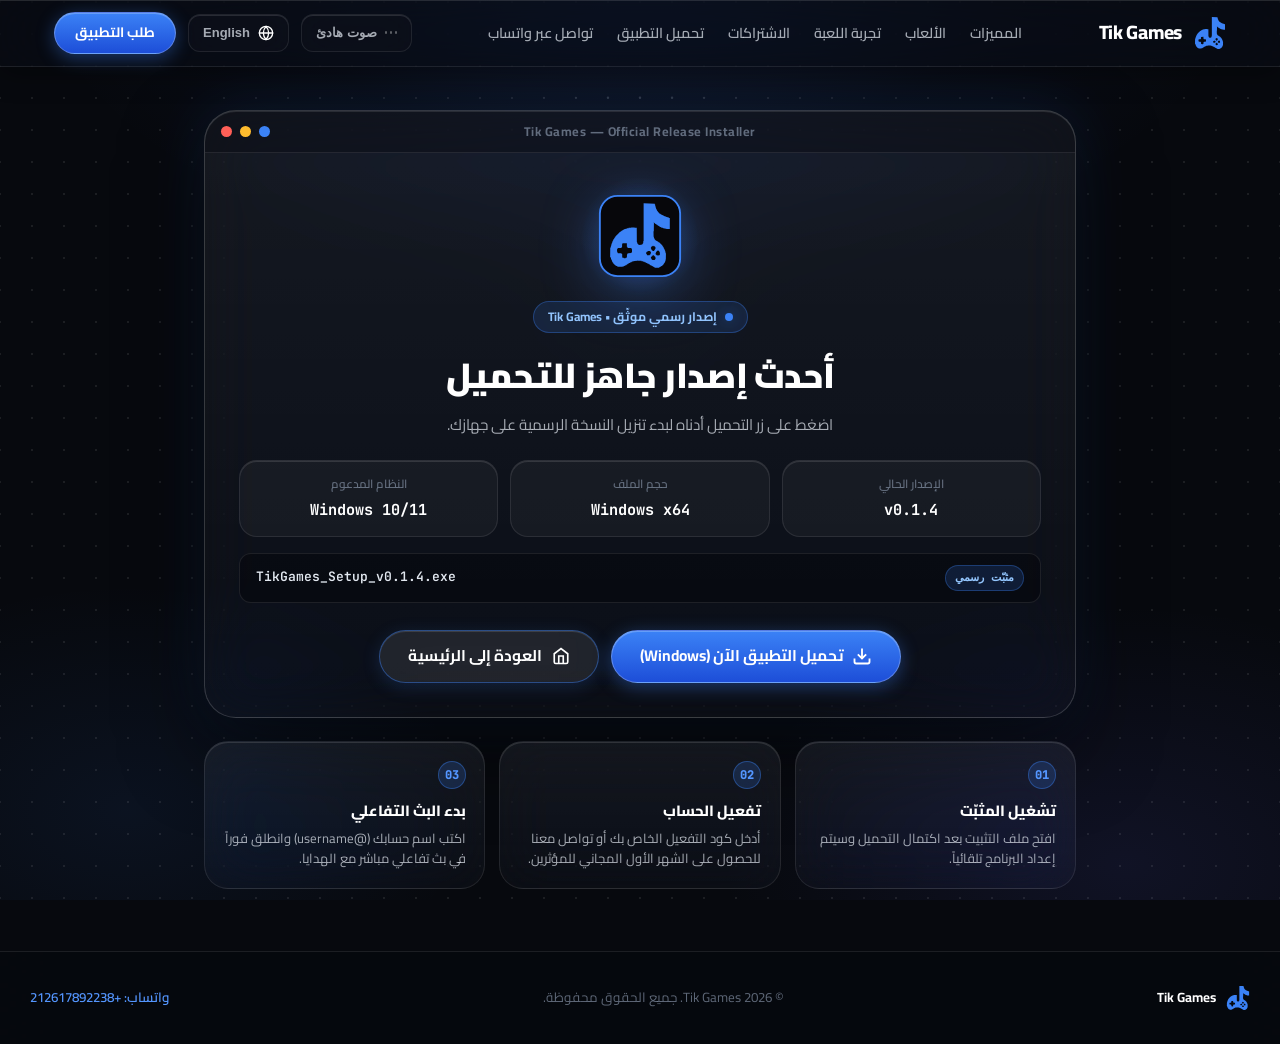
==== commit 0c324919: "uodate site" ====
--- a/download/index.html
+++ b/download/index.html
@@ -55,6 +55,7 @@
           <li><a href="../#games" class="nav-link" data-i18n="nav_games">الألعاب</a></li>
           <li><a href="../#live-demo" class="nav-link" data-i18n="nav_demo">تجربة اللعبة</a></li>
           <li><a href="../#pricing" class="nav-link" data-i18n="nav_pricing">الاشتراكات</a></li>
+          <li><a href="../download.html" class="nav-link active" data-i18n="nav_download">تحميل التطبيق</a></li>
           <li><a href="../#contact" class="nav-link" data-i18n="nav_contact">تواصل عبر واتساب</a></li>
         </ul>
       </nav>
@@ -79,8 +80,8 @@
           <span id="langLabel">English</span>
         </button>
 
-        <a href="https://wa.me/212617892238?text=%D9%85%D8%B1%D8%AD%D8%A8%D8%A7%D8%8C%20%D8%A7%D8%B1%D9%8A%D8%AF%20%D8%B7%D9%84%D8%A8%20%D9%86%D8%B3%D8%AE%D8%A9%20Beta%20%D9%85%D9%86%20%D8%AA%D8%B7%D8%A8%D9%8A%D9%82%20Tik%20Games" data-wa-key="wa_beta" target="_blank" class="btn-whatsapp-pill">
-          <span data-i18n="nav_beta_short">طلب نسخة Beta</span>
+        <a href="https://wa.me/212617892238?text=%D9%85%D8%B1%D8%AD%D8%A8%D8%A7%D8%8C%20%D8%A7%D8%B1%D9%8A%D8%AF%20%D8%B7%D9%84%D8%A8%20%D8%AA%D8%B7%D8%A8%D9%8A%D9%82%20Tik%20Games" data-wa-key="wa_beta" target="_blank" class="btn-whatsapp-pill">
+          <span data-i18n="nav_beta_short">طلب التطبيق</span>
         </a>
       </div>
     </div>
@@ -174,7 +175,7 @@
       <div class="download-step-card">
         <span class="download-step-num">02</span>
         <h3 class="download-step-title" id="step2Title">تفعيل الحساب</h3>
-        <p class="download-step-desc" id="step2Desc">أدخل كود التفعيل الخاص بك أو تواصل معنا للحصول على ترخيص المؤثرين المجاني.</p>
+        <p class="download-step-desc" id="step2Desc">أدخل كود التفعيل الخاص بك أو تواصل معنا للحصول على الشهر الأول المجاني للمؤثرين.</p>
       </div>
       <div class="download-step-card">
         <span class="download-step-num">03</span>
@@ -229,27 +230,26 @@
 
       let currentState = 'loading'; // 'loading' | 'ready' | 'fallback'
       let resolvedUrl = FALLBACK_PAGE;
-      let downloadTriggered = false;
 
       const i18nCopy = {
         ar: {
           statusPill: 'إصدار رسمي موثّق • Tik Games',
           loadingTitle: 'جاري تجهيز أحدث إصدار...',
           loadingSub: 'يتم الآن تجهيز رابط التحميل المباشر لنسختك الرسمية.',
-          readyTitle: 'بدأ تحميل أحدث إصدار!',
-          readySub: 'إذا لم يبدأ التحميل تلقائياً خلال ثوانٍ، اضغط على زر التحميل المباشر أدناه.',
+          readyTitle: 'أحدث إصدار جاهز للتحميل',
+          readySub: 'اضغط على زر التحميل أدناه لبدء تنزيل النسخة الرسمية على جهازك.',
           fallbackTitle: 'أحدث إصدار جاهز للتحميل',
           fallbackSub: 'اضغط على الزر أدناه لبدء تحميل أحدث إصدار.',
           sourceTag: 'مثبّت رسمي',
           lblVer: 'الإصدار الحالي',
           lblSize: 'حجم الملف',
           lblPlatform: 'النظام المدعوم',
-          btnDirect: 'اضغط هنا للتحميل المباشر',
+          btnDirect: 'تحميل التطبيق الآن (Windows)',
           btnBack: 'العودة إلى الرئيسية',
           step1Title: 'تشغيل المثبّت',
           step1Desc: 'افتح ملف التثبيت بعد اكتمال التحميل وسيتم إعداد البرنامج تلقائياً.',
           step2Title: 'تفعيل الحساب',
-          step2Desc: 'أدخل كود التفعيل الخاص بك أو تواصل معنا للحصول على ترخيص المؤثرين المجاني.',
+          step2Desc: 'أدخل كود التفعيل الخاص بك أو تواصل معنا للحصول على الشهر الأول المجاني للمؤثرين.',
           step3Title: 'بدء البث التفاعلي',
           step3Desc: 'اكتب اسم حسابك (@username) وانطلق فوراً في بث تفاعلي مباشر مع الهدايا.',
           changelogTitle: 'ما الجديد في هذا الإصدار',
@@ -259,20 +259,20 @@
           statusPill: 'Verified Official Release • Tik Games',
           loadingTitle: 'Fetching latest release...',
           loadingSub: 'Preparing your direct download for the newest official installer.',
-          readyTitle: 'Your Download Has Started!',
-          readySub: 'If your download does not start automatically within a few seconds, use the direct button below.',
+          readyTitle: 'Latest Release Ready to Download',
+          readySub: 'Click the download button below to start downloading the official installer on your PC.',
           fallbackTitle: 'Latest Release Ready',
           fallbackSub: 'Click the button below to download the latest official installer.',
           sourceTag: 'Official Installer',
           lblVer: 'Latest Version',
           lblSize: 'File Size',
           lblPlatform: 'Platform',
-          btnDirect: 'Download Installer Now',
+          btnDirect: 'Download Installer Now (Windows)',
           btnBack: 'Back to Home',
           step1Title: 'Run the Installer',
           step1Desc: 'Open the setup file once downloaded to install Tik Games in seconds.',
           step2Title: 'Activate License',
-          step2Desc: 'Enter your license key or contact us for a free creator & influencer pass.',
+          step2Desc: 'Enter your license key or contact us for a First Month Free creator pass.',
           step3Title: 'Go Live & Play',
           step3Desc: 'Enter your TikTok @username and launch interactive gift-driven stream games.',
           changelogTitle: "What's New in This Release",
@@ -351,13 +351,6 @@
 
         renderLanguageText();
         if (notes) renderChangelog(notes);
-
-        if (!downloadTriggered) {
-          downloadTriggered = true;
-          setTimeout(() => {
-            window.location.href = url;
-          }, 400);
-        }
       }
 
       async function resolveLatest() {
--- a/styles.css
+++ b/styles.css
@@ -804,7 +804,7 @@
   font-size: 1.15rem;
   color: var(--text-secondary);
   max-width: 720px;
-  margin: 0 auto 2.5rem;
+  margin: 0 auto 2rem;
   line-height: 1.7;
 }
 
@@ -812,14 +812,393 @@
   display: flex;
   justify-content: center;
   align-items: center;
-  gap: 14px;
+  gap: 12px;
   flex-wrap: wrap;
-  margin-bottom: 3.5rem;
+  margin-bottom: 1.4rem;
+}
+
+/* Luxury Primary Hero CTA (Royal Blue + Specular Edge + Subtle Light Sheen) */
+.btn-hero-primary {
+  position: relative;
+  overflow: hidden;
+  display: inline-flex;
+  align-items: center;
+  justify-content: center;
+  gap: 10px;
+  height: 48px;
+  padding: 0 28px;
+  border-radius: var(--radius-pill);
+  background: linear-gradient(180deg, #4f94ff 0%, #2563eb 100%);
+  color: #ffffff;
+  font-size: 0.96rem;
+  font-weight: 700;
+  letter-spacing: -0.01em;
+  text-decoration: none;
+  border: 1px solid rgba(255, 255, 255, 0.28);
+  box-shadow:
+    0 10px 30px -6px rgba(37, 99, 235, 0.65),
+    0 2px 8px rgba(0, 0, 0, 0.35),
+    inset 0 1px 0 rgba(255, 255, 255, 0.38);
+  cursor: pointer;
+  transition: transform 0.25s var(--ease-apple), box-shadow 0.25s var(--ease-apple), filter 0.25s ease;
+}
+
+.btn-hero-primary::after {
+  content: '';
+  position: absolute;
+  top: 0;
+  left: -120%;
+  width: 60%;
+  height: 100%;
+  background: linear-gradient(90deg, transparent, rgba(255, 255, 255, 0.24), transparent);
+  transform: skewX(-22deg);
+  transition: left 0.55s var(--ease-apple);
+  pointer-events: none;
+}
+
+.btn-hero-primary:hover {
+  transform: translateY(-2px);
+  filter: brightness(1.06);
+  box-shadow:
+    0 16px 38px -6px rgba(59, 130, 246, 0.78),
+    0 4px 12px rgba(0, 0, 0, 0.4),
+    inset 0 1px 0 rgba(255, 255, 255, 0.48);
+}
+
+.btn-hero-primary:hover::after {
+  left: 140%;
+}
+
+/* Sleek Secondary Hero CTA (Apple Neutral Frosted Glass — Zero Competing Glow) */
+.btn-hero-secondary {
+  display: inline-flex;
+  align-items: center;
+  justify-content: center;
+  gap: 10px;
+  height: 48px;
+  padding: 0 26px;
+  border-radius: var(--radius-pill);
+  background: rgba(255, 255, 255, 0.055);
+  backdrop-filter: blur(20px) saturate(160%);
+  -webkit-backdrop-filter: blur(20px) saturate(160%);
+  color: #f8fafc;
+  font-size: 0.96rem;
+  font-weight: 700;
+  letter-spacing: -0.01em;
+  text-decoration: none;
+  border: 1px solid rgba(255, 255, 255, 0.14);
+  box-shadow:
+    0 4px 16px rgba(0, 0, 0, 0.25),
+    inset 0 1px 0 rgba(255, 255, 255, 0.16);
+  cursor: pointer;
+  transition: transform 0.25s var(--ease-apple), background 0.25s ease, border-color 0.25s ease, box-shadow 0.25s ease;
+}
+
+.btn-hero-secondary svg {
+  color: #93c5fd;
+  transition: transform 0.25s var(--ease-apple);
+}
+
+.btn-hero-secondary:hover {
+  transform: translateY(-2px);
+  background: rgba(255, 255, 255, 0.095);
+  border-color: rgba(255, 255, 255, 0.26);
+  box-shadow:
+    0 10px 26px rgba(0, 0, 0, 0.35),
+    inset 0 1px 0 rgba(255, 255, 255, 0.24);
+}
+
+.btn-hero-secondary:hover svg {
+  transform: translateY(-1px);
+}
+
+/* Single Unified Spec Dock Beneath CTAs (Clean 1px Hairline Split — Zero Clutter) */
+.hero-meta-strip {
+  display: inline-flex;
+  align-items: center;
+  justify-content: center;
+  flex-wrap: wrap;
+  gap: 10px 16px;
+  margin: 0 auto 2.8rem;
+  padding: 8px 20px;
+  border-radius: var(--radius-pill);
+  background: rgba(15, 20, 32, 0.56);
+  backdrop-filter: blur(18px) saturate(150%);
+  -webkit-backdrop-filter: blur(18px) saturate(150%);
+  border: 1px solid rgba(255, 255, 255, 0.085);
+  box-shadow: 0 8px 24px rgba(0, 0, 0, 0.22), inset 0 1px 0 rgba(255, 255, 255, 0.07);
+  font-size: 0.85rem;
+}
+
+.hero-meta-windows {
+  display: inline-flex;
+  align-items: center;
+  gap: 7px;
+  color: #cbd5e1;
+  font-weight: 600;
+}
+
+.hero-meta-windows svg {
+  color: #60a5fa;
+  flex-shrink: 0;
+}
+
+.hero-meta-download {
+  display: inline-flex;
+  align-items: center;
+  gap: 7px;
+  color: #cbd5e1;
+  font-weight: 600;
+  cursor: pointer;
+  text-decoration: none;
+}
+
+.hero-meta-download:hover {
+  color: #ffffff;
+}
+
+.hero-meta-download svg {
+  color: #60a5fa;
+  flex-shrink: 0;
+}
+
+.hero-meta-soon {
+  color: #60a5fa;
+  font-size: 0.78rem;
+  font-weight: 700;
+  letter-spacing: 0.2px;
+}
+
+.hero-meta-soon::before {
+  content: '·';
+  margin-inline-end: 6px;
+  color: rgba(148, 163, 184, 0.45);
+}
+
+.hero-meta-sep {
+  width: 1px;
+  height: 14px;
+  background: rgba(255, 255, 255, 0.14);
+  user-select: none;
+}
+
+.hero-meta-free {
+  display: inline-flex;
+  align-items: center;
+  gap: 7px;
+  color: #e2e8f0;
+  font-weight: 600;
+}
+
+.hero-meta-free svg {
+  color: #60a5fa;
+  flex-shrink: 0;
+}
+
+@media (max-width: 640px) {
+  .hero-buttons-cluster {
+    flex-direction: column;
+    width: 100%;
+    gap: 10px;
+  }
+  .btn-hero-primary,
+  .btn-hero-secondary {
+    width: 100%;
+  }
+  .hero-meta-strip {
+    flex-direction: column;
+    gap: 6px;
+    padding: 10px 18px;
+    border-radius: var(--radius-md);
+    font-size: 0.82rem;
+    margin-bottom: 2.1rem;
+  }
+  .hero-meta-sep {
+    display: none;
+  }
 }
 
 .btn-hero-large {
   padding: 13px 28px;
   font-size: 1rem;
+}
+
+/* ==========================================================================
+   HERO ACTION PANEL — 1 primary + 1 ghost CTA, quiet info row beneath
+   ========================================================================== */
+.hero-cta-panel {
+  display: flex;
+  flex-direction: column;
+  align-items: center;
+  gap: 18px;
+  margin: 0 auto 3rem;
+}
+
+.hero-cta-row {
+  display: grid;
+  grid-template-columns: repeat(2, minmax(0, 260px));
+  gap: 12px;
+  justify-content: center;
+}
+
+.hero-cta {
+  position: relative;
+  overflow: hidden;
+  display: flex;
+  align-items: center;
+  gap: 14px;
+  height: 64px;
+  padding: 0 22px 0 14px;
+  border-radius: 18px;
+  text-decoration: none;
+  text-align: start;
+  transition: transform 0.25s var(--ease-apple), box-shadow 0.25s var(--ease-apple),
+              background 0.25s ease, border-color 0.25s ease;
+}
+
+[dir="rtl"] .hero-cta { padding: 0 14px 0 22px; }
+
+.hero-cta-icon {
+  flex-shrink: 0;
+  width: 38px;
+  height: 38px;
+  border-radius: 11px;
+  display: flex;
+  align-items: center;
+  justify-content: center;
+}
+
+.hero-cta-text {
+  display: flex;
+  flex-direction: column;
+  gap: 3px;
+  min-width: 0;
+}
+
+.hero-cta-title {
+  font-size: 1rem;
+  font-weight: 800;
+  letter-spacing: -0.01em;
+  line-height: 1.15;
+  white-space: nowrap;
+}
+
+.hero-cta-sub {
+  font-size: 0.76rem;
+  font-weight: 600;
+  line-height: 1.2;
+  white-space: nowrap;
+  opacity: 0.78;
+}
+
+/* Primary — solid royal blue */
+.hero-cta--primary {
+  background: linear-gradient(180deg, #4f94ff 0%, #2563eb 100%);
+  color: #fff;
+  border: 1px solid rgba(255, 255, 255, 0.26);
+  box-shadow:
+    0 14px 34px -10px rgba(37, 99, 235, 0.75),
+    0 2px 8px rgba(0, 0, 0, 0.35),
+    inset 0 1px 0 rgba(255, 255, 255, 0.38);
+}
+.hero-cta--primary .hero-cta-icon {
+  background: rgba(255, 255, 255, 0.18);
+  box-shadow: inset 0 1px 0 rgba(255, 255, 255, 0.3);
+}
+.hero-cta--primary::after {
+  content: '';
+  position: absolute;
+  top: 0;
+  left: -120%;
+  width: 55%;
+  height: 100%;
+  background: linear-gradient(90deg, transparent, rgba(255, 255, 255, 0.22), transparent);
+  transform: skewX(-22deg);
+  transition: left 0.6s var(--ease-apple);
+  pointer-events: none;
+}
+.hero-cta--primary:hover {
+  transform: translateY(-2px);
+  box-shadow:
+    0 20px 42px -10px rgba(59, 130, 246, 0.85),
+    0 4px 12px rgba(0, 0, 0, 0.4),
+    inset 0 1px 0 rgba(255, 255, 255, 0.48);
+}
+.hero-cta--primary:hover::after { left: 140%; }
+
+/* Ghost — frosted glass, neutral */
+.hero-cta--ghost {
+  background: rgba(255, 255, 255, 0.045);
+  backdrop-filter: blur(20px) saturate(160%);
+  -webkit-backdrop-filter: blur(20px) saturate(160%);
+  color: #f8fafc;
+  border: 1px solid rgba(255, 255, 255, 0.12);
+  box-shadow: 0 6px 18px rgba(0, 0, 0, 0.25), inset 0 1px 0 rgba(255, 255, 255, 0.12);
+}
+.hero-cta--ghost .hero-cta-icon {
+  background: rgba(59, 130, 246, 0.14);
+  color: #93c5fd;
+  border: 1px solid rgba(59, 130, 246, 0.28);
+}
+.hero-cta--ghost .hero-cta-sub { color: #94a3b8; opacity: 1; }
+.hero-cta--ghost:hover {
+  transform: translateY(-2px);
+  background: rgba(255, 255, 255, 0.08);
+  border-color: rgba(255, 255, 255, 0.22);
+}
+
+.hero-cta:focus-visible {
+  outline: 2px solid #93c5fd;
+  outline-offset: 3px;
+}
+
+/* Quiet info row */
+.hero-info-row {
+  display: flex;
+  align-items: center;
+  justify-content: center;
+  flex-wrap: wrap;
+  gap: 8px 14px;
+  font-size: 0.85rem;
+  color: #94a3b8;
+}
+
+.hero-info-item {
+  display: inline-flex;
+  align-items: center;
+  gap: 7px;
+  font-weight: 600;
+  color: #cbd5e1;
+}
+.hero-info-item svg { color: #60a5fa; flex-shrink: 0; }
+
+.hero-info-dot {
+  width: 4px;
+  height: 4px;
+  border-radius: 50%;
+  background: rgba(148, 163, 184, 0.45);
+}
+
+.hero-info-link {
+  display: inline-flex;
+  align-items: center;
+  gap: 6px;
+  font-weight: 700;
+  color: #93c5fd;
+  text-decoration: none;
+  transition: color 0.2s ease;
+}
+.hero-info-link:hover { color: #ffffff; }
+.hero-info-arrow { transition: transform 0.25s var(--ease-apple); }
+[dir="rtl"] .hero-info-arrow { transform: scaleX(-1); }
+.hero-info-link:hover .hero-info-arrow { transform: translateX(3px); }
+[dir="rtl"] .hero-info-link:hover .hero-info-arrow { transform: scaleX(-1) translateX(3px); }
+
+@media (max-width: 640px) {
+  .hero-cta-panel { width: 100%; margin-bottom: 2.2rem; }
+  .hero-cta-row { grid-template-columns: 1fr; width: 100%; }
+  .hero-info-row { flex-direction: column; gap: 6px; }
+  .hero-info-dot { display: none; }
 }
 
 /* Apple Showcase Frame (Glass & Blur) */
